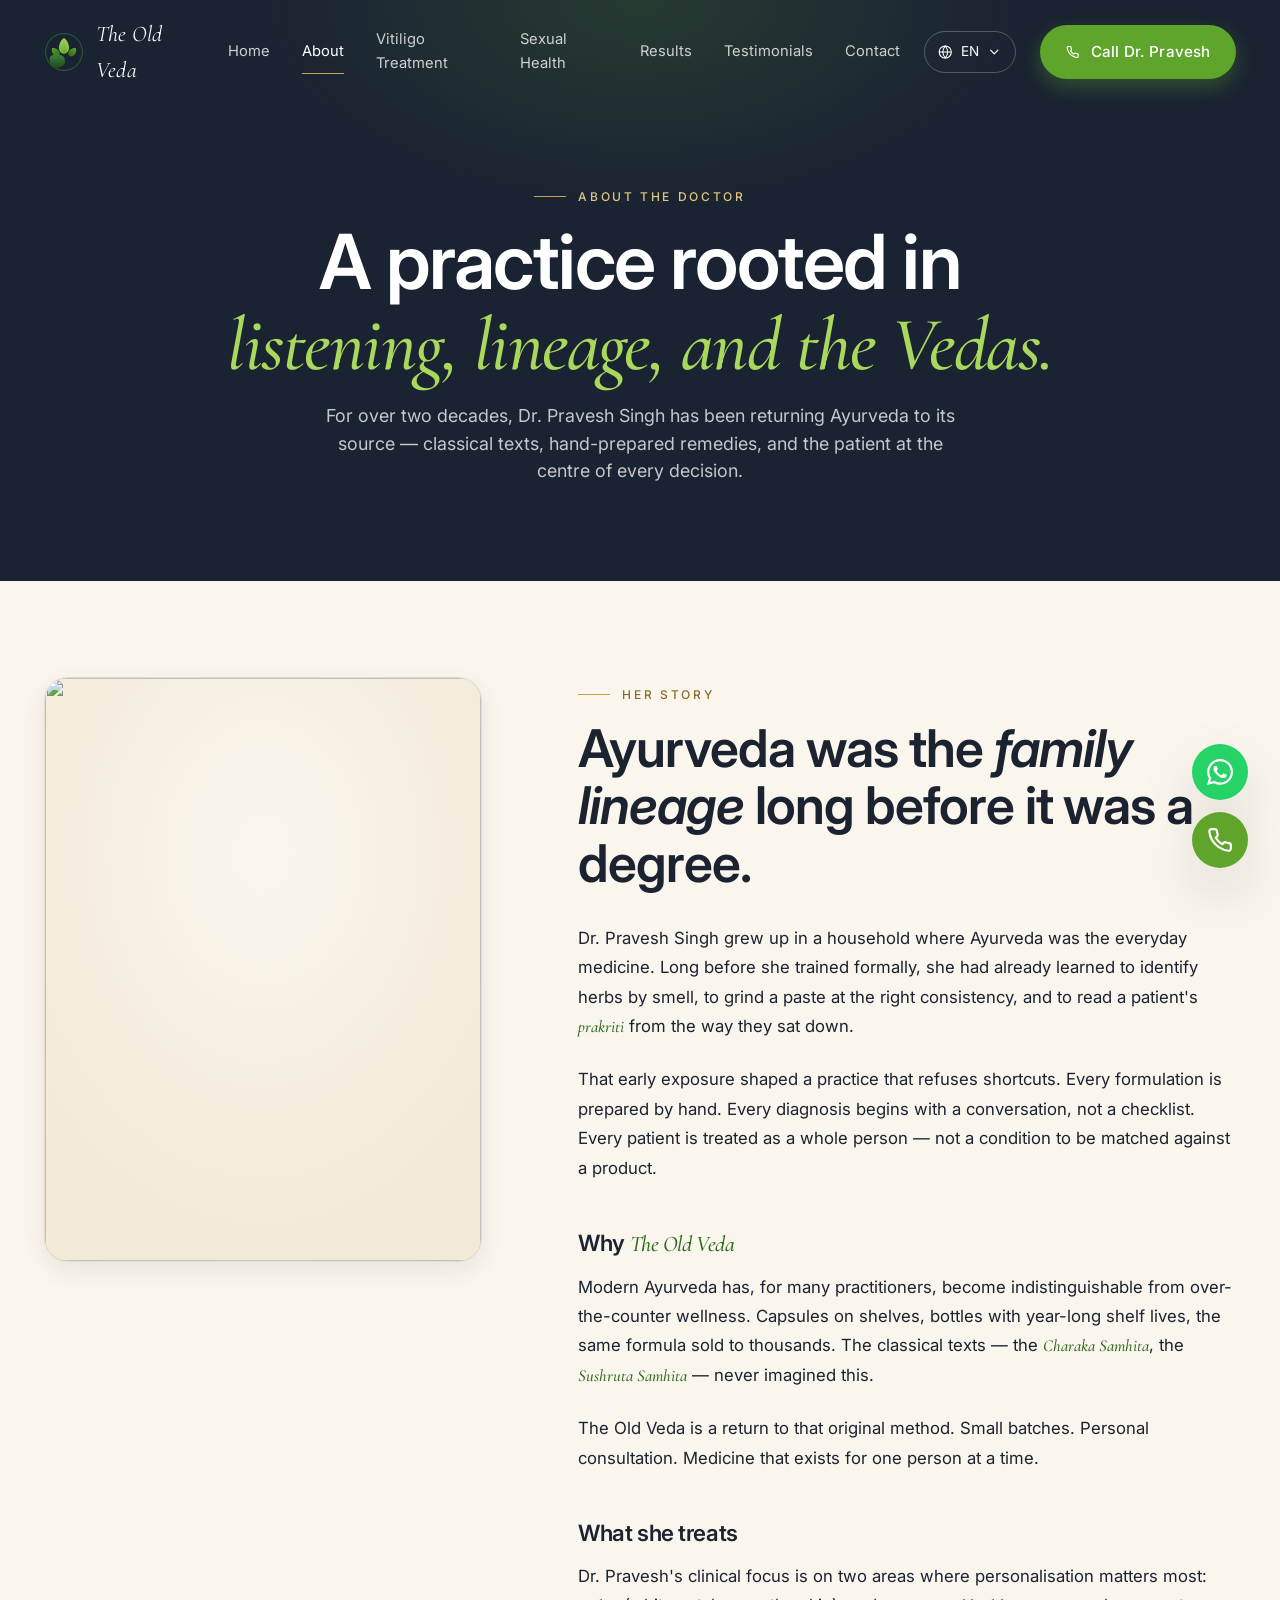
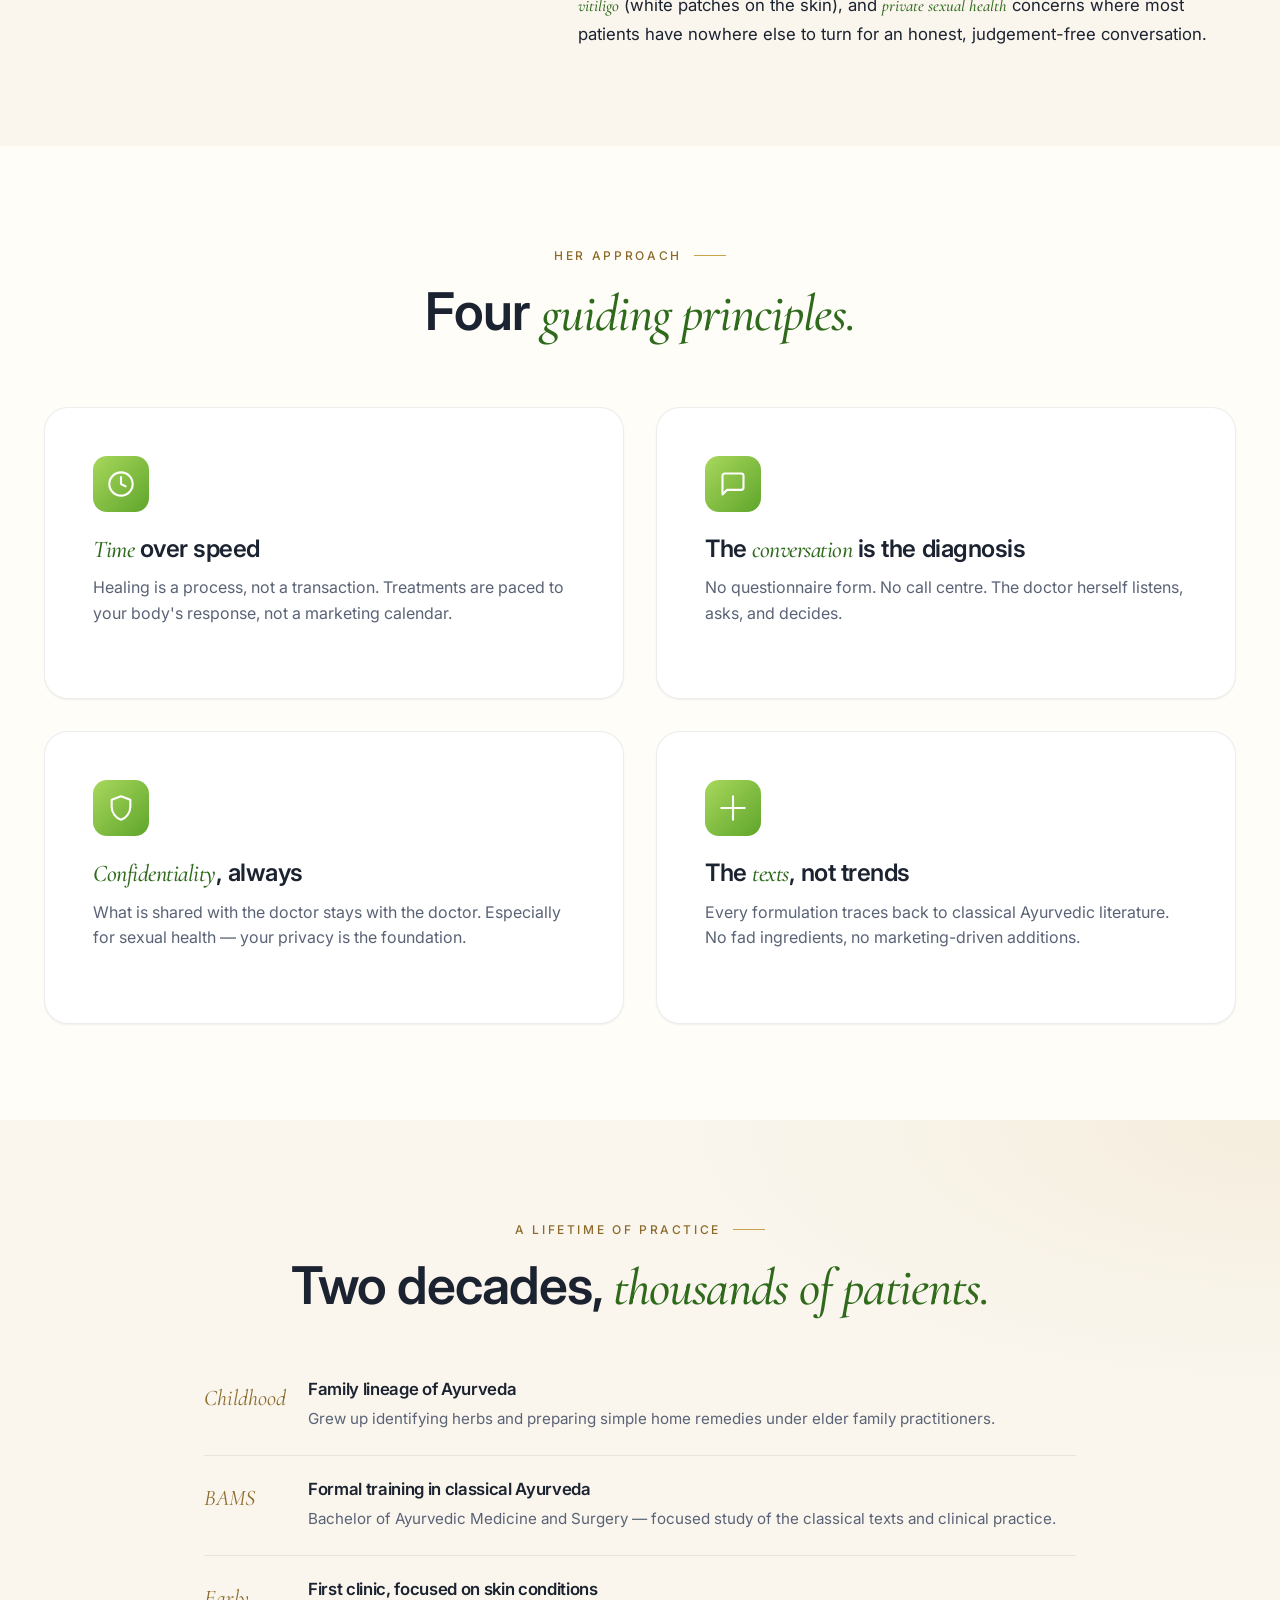
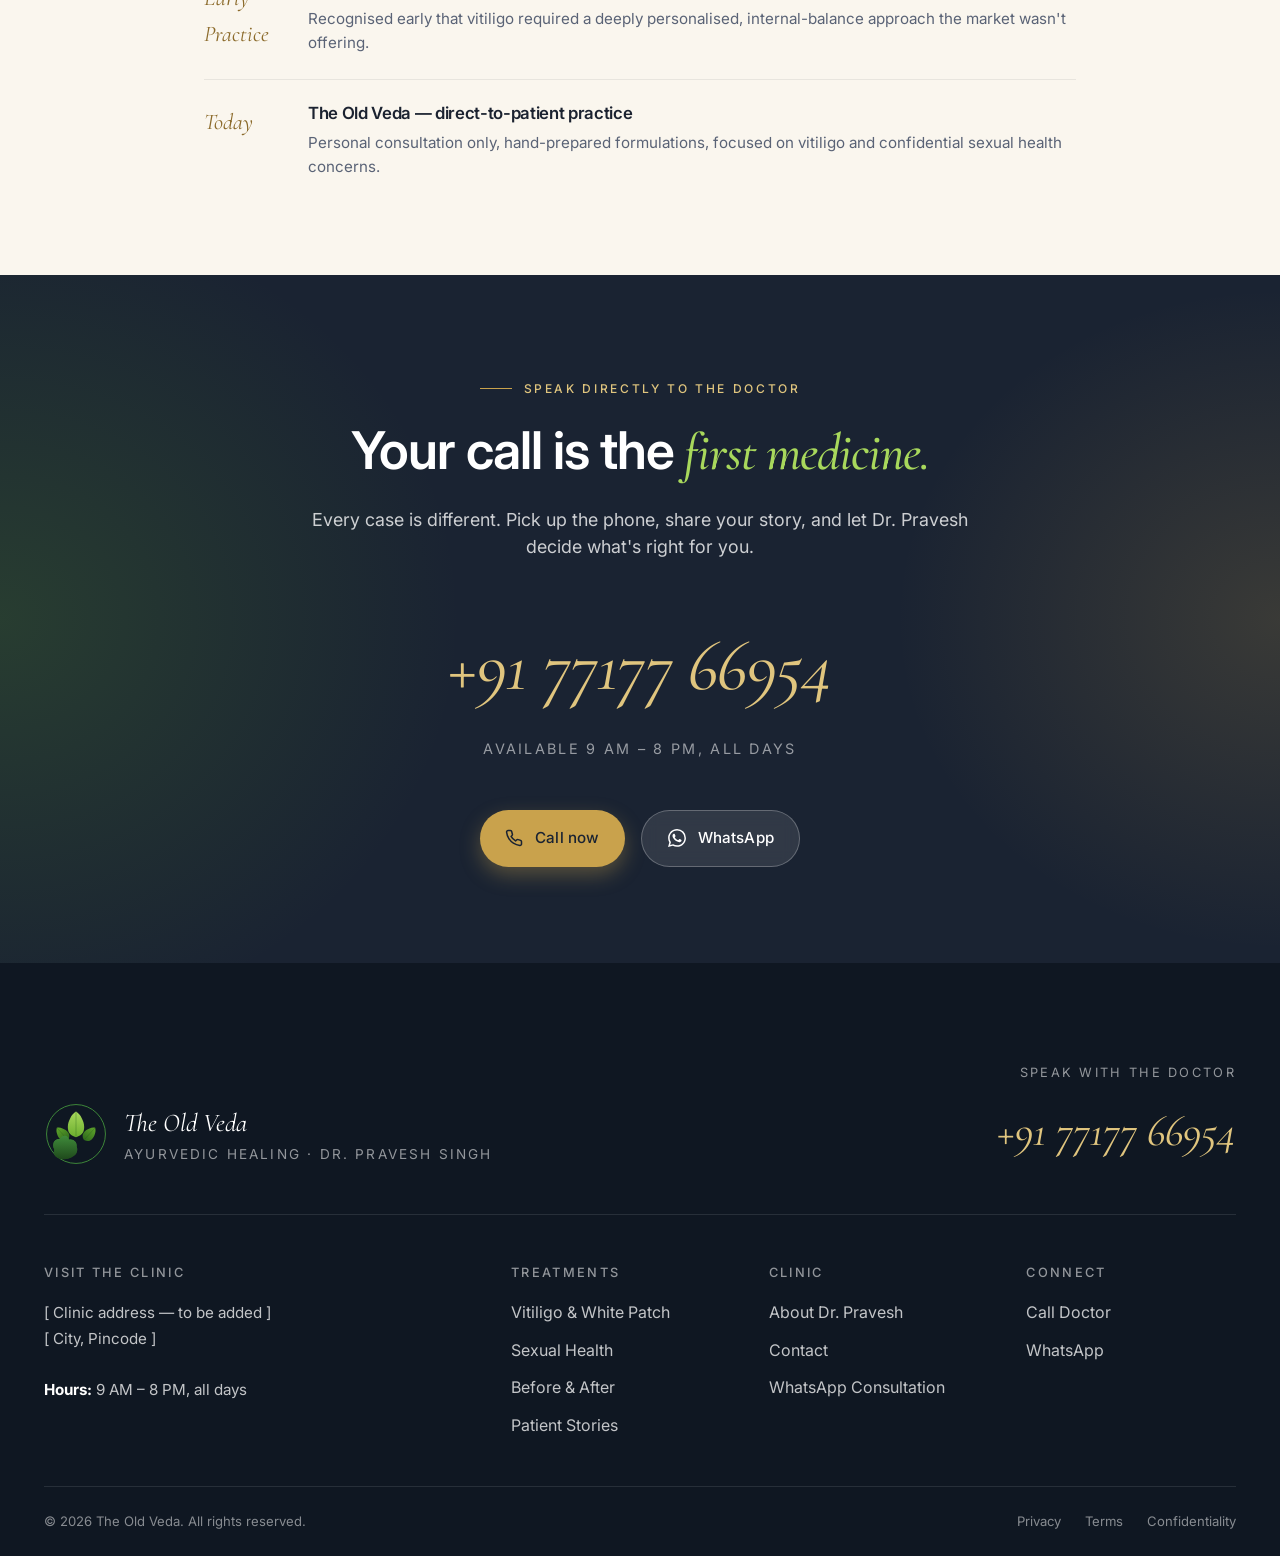
==== about.html @ 86e109a5 "first commit" ====
<!DOCTYPE html>
<html lang="en">
<head>
<meta charset="UTF-8">
<meta name="viewport" content="width=device-width, initial-scale=1.0, viewport-fit=cover">
<title>About Dr. Pravesh Singh — The Old Veda</title>
<meta name="description" content="Meet Dr. Pravesh Singh — over 20 years of classical Ayurvedic practice, treating vitiligo and sexual health using traditional Vedic methods.">
<link rel="preconnect" href="https://fonts.googleapis.com">
<link rel="preconnect" href="https://fonts.gstatic.com" crossorigin>
<link href="https://fonts.googleapis.com/css2?family=Inter:wght@300;400;500;600;700&family=Cormorant+Garamond:ital,wght@0,400;0,500;0,600;1,400;1,500;1,600&display=swap" rel="stylesheet">
<link rel="icon" type="image/svg+xml" href="assets/logo/mark.svg">
<link rel="stylesheet" href="css/styles.css">
</head>
<body>

<header class="site-header">
  <div class="site-header__inner">
    <a href="index.html" class="brand" aria-label="The Old Veda — Home">
      <img src="assets/logo/mark.svg" alt="" class="brand__mark">
      <span class="brand__name">The Old Veda</span>
    </a>
    <nav class="nav" aria-label="Primary">
      <a href="index.html" data-i18n="nav.home">Home</a>
      <a href="about.html" data-i18n="nav.about">About</a>
      <a href="vitiligo.html" data-i18n="nav.vitiligo">Vitiligo Treatment</a>
      <a href="sexual-health.html" data-i18n="nav.sexualHealth">Sexual Health</a>
      <a href="results.html" data-i18n="nav.results">Results</a>
      <a href="testimonials.html" data-i18n="nav.testimonials">Testimonials</a>
      <a href="contact.html" data-i18n="nav.contact">Contact</a>
    </nav>
    <div class="lang-switcher">
      <button class="lang-trigger" type="button" aria-haspopup="listbox" aria-expanded="false" aria-label="Choose language" data-i18n-attr="aria-label:lang.choose">
        <svg viewBox="0 0 24 24" fill="none" stroke="currentColor" stroke-width="1.8" stroke-linecap="round" stroke-linejoin="round"><circle cx="12" cy="12" r="10"/><line x1="2" y1="12" x2="22" y2="12"/><path d="M12 2a15.3 15.3 0 0 1 4 10 15.3 15.3 0 0 1-4 10 15.3 15.3 0 0 1-4-10 15.3 15.3 0 0 1 4-10z"/></svg>
        <span data-current-lang>EN</span>
        <svg class="lang-trigger__chev" viewBox="0 0 24 24" fill="none" stroke="currentColor" stroke-width="2" stroke-linecap="round" stroke-linejoin="round"><polyline points="6 9 12 15 18 9"/></svg>
      </button>
      <ul class="lang-menu" role="listbox"></ul>
    </div>
    <a href="tel:+917717766954" class="btn btn-primary header-cta-desktop">
      <svg viewBox="0 0 24 24" fill="none" stroke="currentColor" stroke-width="2" stroke-linecap="round" stroke-linejoin="round"><path d="M22 16.92v3a2 2 0 0 1-2.18 2 19.79 19.79 0 0 1-8.63-3.07 19.5 19.5 0 0 1-6-6 19.79 19.79 0 0 1-3.07-8.67A2 2 0 0 1 4.11 2h3a2 2 0 0 1 2 1.72 12.84 12.84 0 0 0 .7 2.81 2 2 0 0 1-.45 2.11L8.09 9.91a16 16 0 0 0 6 6l1.27-1.27a2 2 0 0 1 2.11-.45 12.84 12.84 0 0 0 2.81.7A2 2 0 0 1 22 16.92z"/></svg>
      <span data-i18n="header.callDoctor">Call Dr. Pravesh</span>
    </a>
    <button class="nav-toggle" aria-label="Open menu" aria-expanded="false">
      <svg viewBox="0 0 24 24" fill="none" stroke="currentColor" stroke-width="2" stroke-linecap="round" stroke-linejoin="round"><line x1="3" y1="6" x2="21" y2="6"/><line x1="3" y1="12" x2="21" y2="12"/><line x1="3" y1="18" x2="21" y2="18"/></svg>
    </button>
  </div>
</header>

<section class="page-hero">
  <div class="page-hero__inner reveal">
    <span class="eyebrow">About the Doctor</span>
    <h1 class="h-display">A practice rooted in <em>listening, lineage, and the Vedas.</em></h1>
    <p class="lede">For over two decades, Dr. Pravesh Singh has been returning Ayurveda to its source — classical texts, hand-prepared remedies, and the patient at the centre of every decision.</p>
  </div>
</section>

<section class="about-bio">
  <div class="container">
    <div class="about-bio__grid">
      <div class="about-bio__photo reveal has-photo" aria-hidden="true">
        <img src="https://picsum.photos/seed/dr-pravesh-singh/800/1000" class="photo-fill" alt="">
      </div>
      <div class="reveal">
        <span class="eyebrow">Her Story</span>
        <h2 class="h-1" style="margin-top:1rem">Ayurveda was the <em>family lineage</em> long before it was a degree.</h2>
        <div class="prose" style="margin-top: var(--sp-6)">
          <p>Dr. Pravesh Singh grew up in a household where Ayurveda was the everyday medicine. Long before she trained formally, she had already learned to identify herbs by smell, to grind a paste at the right consistency, and to read a patient's <em>prakriti</em> from the way they sat down.</p>
          <p>That early exposure shaped a practice that refuses shortcuts. Every formulation is prepared by hand. Every diagnosis begins with a conversation, not a checklist. Every patient is treated as a whole person — not a condition to be matched against a product.</p>
          <h3>Why <em>The Old Veda</em></h3>
          <p>Modern Ayurveda has, for many practitioners, become indistinguishable from over-the-counter wellness. Capsules on shelves, bottles with year-long shelf lives, the same formula sold to thousands. The classical texts — the <em>Charaka Samhita</em>, the <em>Sushruta Samhita</em> — never imagined this.</p>
          <p>The Old Veda is a return to that original method. Small batches. Personal consultation. Medicine that exists for one person at a time.</p>
          <h3>What she treats</h3>
          <p>Dr. Pravesh's clinical focus is on two areas where personalisation matters most: <em>vitiligo</em> (white patches on the skin), and <em>private sexual health</em> concerns where most patients have nowhere else to turn for an honest, judgement-free conversation.</p>
        </div>
      </div>
    </div>
  </div>
</section>

<section>
  <div class="container">
    <div class="section-head reveal">
      <span class="eyebrow">Her Approach</span>
      <h2 class="h-1">Four <em>guiding principles.</em></h2>
    </div>
    <div class="grid-2">
      <article class="card reveal">
        <div class="card__icon"><svg viewBox="0 0 24 24" fill="none" stroke="currentColor" stroke-width="1.8" stroke-linecap="round" stroke-linejoin="round"><circle cx="12" cy="12" r="10"/><path d="M12 6v6l4 2"/></svg></div>
        <h3 class="h-3"><em>Time</em> over speed</h3>
        <p>Healing is a process, not a transaction. Treatments are paced to your body's response, not a marketing calendar.</p>
      </article>
      <article class="card reveal">
        <div class="card__icon"><svg viewBox="0 0 24 24" fill="none" stroke="currentColor" stroke-width="1.8" stroke-linecap="round" stroke-linejoin="round"><path d="M21 15a2 2 0 0 1-2 2H7l-4 4V5a2 2 0 0 1 2-2h14a2 2 0 0 1 2 2z"/></svg></div>
        <h3 class="h-3">The <em>conversation</em> is the diagnosis</h3>
        <p>No questionnaire form. No call centre. The doctor herself listens, asks, and decides.</p>
      </article>
      <article class="card reveal">
        <div class="card__icon"><svg viewBox="0 0 24 24" fill="none" stroke="currentColor" stroke-width="1.8" stroke-linecap="round" stroke-linejoin="round"><path d="M12 2L4 5v6c0 5 3.5 9.5 8 11 4.5-1.5 8-6 8-11V5l-8-3z"/></svg></div>
        <h3 class="h-3"><em>Confidentiality</em>, always</h3>
        <p>What is shared with the doctor stays with the doctor. Especially for sexual health — your privacy is the foundation.</p>
      </article>
      <article class="card reveal">
        <div class="card__icon"><svg viewBox="0 0 24 24" fill="none" stroke="currentColor" stroke-width="1.8" stroke-linecap="round" stroke-linejoin="round"><path d="M12 2v20M2 12h20"/></svg></div>
        <h3 class="h-3">The <em>texts</em>, not trends</h3>
        <p>Every formulation traces back to classical Ayurvedic literature. No fad ingredients, no marketing-driven additions.</p>
      </article>
    </div>
  </div>
</section>

<section class="story">
  <div class="container">
    <div class="section-head reveal">
      <span class="eyebrow">A Lifetime of Practice</span>
      <h2 class="h-1">Two decades, <em>thousands of patients.</em></h2>
    </div>
    <div class="container-narrow">
      <div class="timeline reveal">
        <div class="timeline__item">
          <div class="timeline__year">Childhood</div>
          <div class="timeline__content">
            <h4>Family lineage of Ayurveda</h4>
            <p>Grew up identifying herbs and preparing simple home remedies under elder family practitioners.</p>
          </div>
        </div>
        <div class="timeline__item">
          <div class="timeline__year">BAMS</div>
          <div class="timeline__content">
            <h4>Formal training in classical Ayurveda</h4>
            <p>Bachelor of Ayurvedic Medicine and Surgery — focused study of the classical texts and clinical practice.</p>
          </div>
        </div>
        <div class="timeline__item">
          <div class="timeline__year">Early Practice</div>
          <div class="timeline__content">
            <h4>First clinic, focused on skin conditions</h4>
            <p>Recognised early that vitiligo required a deeply personalised, internal-balance approach the market wasn't offering.</p>
          </div>
        </div>
        <div class="timeline__item">
          <div class="timeline__year">Today</div>
          <div class="timeline__content">
            <h4>The Old Veda — direct-to-patient practice</h4>
            <p>Personal consultation only, hand-prepared formulations, focused on vitiligo and confidential sexual health concerns.</p>
          </div>
        </div>
      </div>
    </div>
  </div>
</section>

<section class="cta-band">
  <div class="cta-band__inner reveal">
    <span class="eyebrow" style="color: var(--c-gold-soft); justify-content:center;">Speak Directly to the Doctor</span>
    <h2 class="h-1" style="margin-top: 1.5rem;">Your call is the <em>first medicine.</em></h2>
    <p class="lede" style="color: rgba(255,255,255,0.78);">Every case is different. Pick up the phone, share your story, and let Dr. Pravesh decide what's right for you.</p>
    <a href="tel:+917717766954" class="cta-band__phone">+91 77177 66954</a>
    <span class="cta-band__sub">Available 9 AM – 8 PM, all days</span>
    <div class="cta-band__buttons">
      <a href="tel:+917717766954" class="btn btn-gold">
        <svg viewBox="0 0 24 24" fill="none" stroke="currentColor" stroke-width="2" stroke-linecap="round" stroke-linejoin="round"><path d="M22 16.92v3a2 2 0 0 1-2.18 2 19.79 19.79 0 0 1-8.63-3.07 19.5 19.5 0 0 1-6-6 19.79 19.79 0 0 1-3.07-8.67A2 2 0 0 1 4.11 2h3a2 2 0 0 1 2 1.72 12.84 12.84 0 0 0 .7 2.81 2 2 0 0 1-.45 2.11L8.09 9.91a16 16 0 0 0 6 6l1.27-1.27a2 2 0 0 1 2.11-.45 12.84 12.84 0 0 0 2.81.7A2 2 0 0 1 22 16.92z"/></svg>
        Call now
      </a>
      <a href="https://wa.me/917717766954" target="_blank" rel="noopener" class="btn btn-light">
        <svg viewBox="0 0 24 24" fill="currentColor"><path d="M17.472 14.382c-.297-.149-1.758-.867-2.03-.967-.273-.099-.471-.148-.67.15-.197.297-.767.966-.94 1.164-.173.199-.347.223-.644.075-.297-.15-1.255-.463-2.39-1.475-.883-.788-1.48-1.761-1.653-2.059-.173-.297-.018-.458.13-.606.134-.133.298-.347.446-.52.149-.174.198-.298.298-.497.099-.198.05-.371-.025-.52-.075-.149-.669-1.612-.916-2.207-.242-.579-.487-.5-.669-.51l-.57-.01c-.198 0-.52.074-.792.372s-1.04 1.016-1.04 2.479 1.065 2.876 1.213 3.074c.149.198 2.096 3.2 5.077 4.487.709.306 1.262.489 1.694.625.712.227 1.36.195 1.871.118.571-.085 1.758-.719 2.006-1.413.248-.694.248-1.289.173-1.413-.074-.124-.272-.198-.57-.347m-5.421 7.403h-.004a9.87 9.87 0 0 1-5.031-1.378l-.361-.214-3.741.982.998-3.648-.235-.374a9.86 9.86 0 0 1-1.51-5.26c.001-5.45 4.436-9.884 9.888-9.884 2.64 0 5.122 1.03 6.988 2.898a9.825 9.825 0 0 1 2.893 6.994c-.003 5.45-4.437 9.884-9.885 9.884m8.413-18.297A11.815 11.815 0 0 0 12.05 0C5.495 0 .16 5.335.157 11.892c0 2.096.547 4.142 1.588 5.945L.057 24l6.305-1.654a11.882 11.882 0 0 0 5.683 1.448h.005c6.554 0 11.89-5.335 11.893-11.893a11.821 11.821 0 0 0-3.48-8.413"/></svg>
        WhatsApp
      </a>
    </div>
  </div>
</section>

<footer class="site-footer">
  <div class="container">
    <div class="site-footer__top">
      <div>
        <div class="site-footer__brand">
          <img src="assets/logo/mark.svg" alt="" class="site-footer__brand-mark">
          <div>
            <div class="site-footer__brand-name">The Old Veda</div>
            <div class="site-footer__brand-tag">Ayurvedic Healing · Dr. Pravesh Singh</div>
          </div>
        </div>
      </div>
      <div class="site-footer__phone-block">
        <span class="site-footer__phone-label">Speak with the Doctor</span>
        <a href="tel:+917717766954" class="site-footer__phone">+91 77177 66954</a>
      </div>
    </div>
    <div class="site-footer__cols">
      <div>
        <h5>Visit the Clinic</h5>
        <p class="site-footer__address">[ Clinic address — to be added ]<br>[ City, Pincode ]<br><br><strong style="color:white">Hours:</strong> 9 AM – 8 PM, all days</p>
      </div>
      <div>
        <h5>Treatments</h5>
        <ul>
          <li><a href="vitiligo.html">Vitiligo &amp; White Patch</a></li>
          <li><a href="sexual-health.html">Sexual Health</a></li>
          <li><a href="results.html">Before &amp; After</a></li>
          <li><a href="testimonials.html">Patient Stories</a></li>
        </ul>
      </div>
      <div>
        <h5>Clinic</h5>
        <ul>
          <li><a href="about.html">About Dr. Pravesh</a></li>
          <li><a href="contact.html">Contact</a></li>
          <li><a href="https://wa.me/917717766954">WhatsApp Consultation</a></li>
        </ul>
      </div>
      <div>
        <h5>Connect</h5>
        <ul>
          <li><a href="tel:+917717766954">Call Doctor</a></li>
          <li><a href="https://wa.me/917717766954">WhatsApp</a></li>
        </ul>
      </div>
    </div>
    <div class="site-footer__bottom">
      <span>© 2026 The Old Veda. All rights reserved.</span>
      <div class="site-footer__legal">
        <a href="#">Privacy</a>
        <a href="#">Terms</a>
        <a href="#">Confidentiality</a>
      </div>
    </div>
  </div>
</footer>

<div class="sticky-cta">
  <a href="https://wa.me/917717766954" class="whatsapp" aria-label="WhatsApp" target="_blank" rel="noopener">
    <svg viewBox="0 0 24 24" fill="currentColor"><path d="M17.472 14.382c-.297-.149-1.758-.867-2.03-.967-.273-.099-.471-.148-.67.15-.197.297-.767.966-.94 1.164-.173.199-.347.223-.644.075-.297-.15-1.255-.463-2.39-1.475-.883-.788-1.48-1.761-1.653-2.059-.173-.297-.018-.458.13-.606.134-.133.298-.347.446-.52.149-.174.198-.298.298-.497.099-.198.05-.371-.025-.52-.075-.149-.669-1.612-.916-2.207-.242-.579-.487-.5-.669-.51l-.57-.01c-.198 0-.52.074-.792.372s-1.04 1.016-1.04 2.479 1.065 2.876 1.213 3.074c.149.198 2.096 3.2 5.077 4.487.709.306 1.262.489 1.694.625.712.227 1.36.195 1.871.118.571-.085 1.758-.719 2.006-1.413.248-.694.248-1.289.173-1.413-.074-.124-.272-.198-.57-.347m-5.421 7.403h-.004a9.87 9.87 0 0 1-5.031-1.378l-.361-.214-3.741.982.998-3.648-.235-.374a9.86 9.86 0 0 1-1.51-5.26c.001-5.45 4.436-9.884 9.888-9.884 2.64 0 5.122 1.03 6.988 2.898a9.825 9.825 0 0 1 2.893 6.994c-.003 5.45-4.437 9.884-9.885 9.884m8.413-18.297A11.815 11.815 0 0 0 12.05 0C5.495 0 .16 5.335.157 11.892c0 2.096.547 4.142 1.588 5.945L.057 24l6.305-1.654a11.882 11.882 0 0 0 5.683 1.448h.005c6.554 0 11.89-5.335 11.893-11.893a11.821 11.821 0 0 0-3.48-8.413"/></svg>
  </a>
  <a href="tel:+917717766954" class="call" aria-label="Call">
    <svg viewBox="0 0 24 24" fill="none" stroke="currentColor" stroke-width="2" stroke-linecap="round" stroke-linejoin="round"><path d="M22 16.92v3a2 2 0 0 1-2.18 2 19.79 19.79 0 0 1-8.63-3.07 19.5 19.5 0 0 1-6-6 19.79 19.79 0 0 1-3.07-8.67A2 2 0 0 1 4.11 2h3a2 2 0 0 1 2 1.72 12.84 12.84 0 0 0 .7 2.81 2 2 0 0 1-.45 2.11L8.09 9.91a16 16 0 0 0 6 6l1.27-1.27a2 2 0 0 1 2.11-.45 12.84 12.84 0 0 0 2.81.7A2 2 0 0 1 22 16.92z"/></svg>
  </a>
</div>

<script src="js/i18n.js"></script>
<script src="js/main.js"></script>
</body>
</html>
---- css/styles.css ----
/* ==========================================================================
   The Old Veda — Design System
   ========================================================================== */

:root {
  /* Layout dimensions */
  --header-h: 72px;

  /* Color palette — extends the logo */
  --c-navy: #1A2332;
  --c-navy-deep: #0F1722;
  --c-navy-soft: #243049;

  --c-green: #2F6A1C;
  --c-green-mid: #5FA52B;
  --c-green-light: #A8D85C;
  --c-green-deep: #1F4A1C;

  --c-gold: #C9A24C;
  --c-gold-soft: #E0C57E;
  --c-gold-deep: #8B6A2A;

  --c-cream: #FAF6EE;
  --c-cream-warm: #F2E9D6;
  --c-paper: #FFFDF8;
  --c-white: #FFFFFF;

  --c-text: #1B2230;
  --c-text-muted: #5A6376;
  --c-text-soft: #8A92A3;
  --c-line: rgba(27, 34, 48, 0.08);
  --c-line-strong: rgba(27, 34, 48, 0.16);

  /* Typography */
  --font-sans: 'Inter', -apple-system, BlinkMacSystemFont, 'Segoe UI', sans-serif;
  --font-serif: 'Cormorant Garamond', 'Playfair Display', Georgia, serif;

  /* Spacing scale */
  --sp-1: 0.25rem;
  --sp-2: 0.5rem;
  --sp-3: 0.75rem;
  --sp-4: 1rem;
  --sp-5: 1.5rem;
  --sp-6: 2rem;
  --sp-7: 3rem;
  --sp-8: 4rem;
  --sp-9: 6rem;
  --sp-10: 8rem;

  /* Layout */
  --container: 1240px;
  --container-narrow: 920px;
  --radius-sm: 8px;
  --radius-md: 14px;
  --radius-lg: 24px;
  --radius-pill: 999px;

  /* Shadow */
  --shadow-sm: 0 1px 2px rgba(15, 23, 34, 0.06);
  --shadow-md: 0 8px 24px rgba(15, 23, 34, 0.08);
  --shadow-lg: 0 24px 60px rgba(15, 23, 34, 0.14);

  /* Motion */
  --ease: cubic-bezier(0.22, 0.61, 0.36, 1);
}

/* ----- Reset / base ------------------------------------------------------ */

*, *::before, *::after { box-sizing: border-box; }

html { scroll-behavior: smooth; }

body {
  margin: 0;
  font-family: var(--font-sans);
  font-size: 16px;
  line-height: 1.6;
  color: var(--c-text);
  background: var(--c-paper);
  -webkit-font-smoothing: antialiased;
  -moz-osx-font-smoothing: grayscale;
}

img, svg, video { display: block; max-width: 100%; height: auto; }
a { color: inherit; text-decoration: none; }
button { font: inherit; cursor: pointer; border: 0; background: none; color: inherit; }

/* ----- Typography utilities --------------------------------------------- */

.serif-italic {
  font-family: var(--font-serif);
  font-style: italic;
  font-weight: 500;
  letter-spacing: -0.005em;
}

.eyebrow {
  display: inline-flex;
  align-items: center;
  gap: var(--sp-3);
  font-size: 0.75rem;
  font-weight: 500;
  letter-spacing: 0.22em;
  text-transform: uppercase;
  color: var(--c-gold-deep);
}
.eyebrow::before {
  content: "";
  display: block;
  width: 32px;
  height: 1px;
  background: var(--c-gold);
}

h1, h2, h3, h4 { margin: 0; line-height: 1.1; letter-spacing: -0.02em; font-weight: 600; }

.h-display {
  font-size: clamp(2.5rem, 6vw, 4.75rem);
  line-height: 1.05;
  font-weight: 600;
}
.h-1 { font-size: clamp(2rem, 4.5vw, 3.25rem); }
.h-2 { font-size: clamp(1.5rem, 3vw, 2.25rem); }
.h-3 { font-size: clamp(1.25rem, 2vw, 1.5rem); }

.lede {
  font-size: clamp(1.05rem, 1.4vw, 1.25rem);
  line-height: 1.55;
  color: var(--c-text-muted);
  max-width: 60ch;
}

/* ----- Layout containers ------------------------------------------------ */

.container { width: 100%; max-width: var(--container); margin: 0 auto; padding: 0 var(--sp-5); }
.container-narrow { width: 100%; max-width: var(--container-narrow); margin: 0 auto; padding: 0 var(--sp-5); }

section { padding: var(--sp-9) 0; }
@media (max-width: 768px) { section { padding: var(--sp-8) 0; } }

/* ----- Buttons ---------------------------------------------------------- */

.btn {
  display: inline-flex;
  align-items: center;
  gap: var(--sp-3);
  padding: 0.95rem 1.6rem;
  border-radius: var(--radius-pill);
  font-weight: 500;
  font-size: 0.95rem;
  letter-spacing: 0.01em;
  transition: transform .25s var(--ease), background .25s var(--ease), box-shadow .25s var(--ease), color .25s var(--ease);
  white-space: nowrap;
}
.btn svg { width: 18px; height: 18px; }
.btn:hover { transform: translateY(-1px); }

.btn-primary {
  background: var(--c-green-mid);
  color: var(--c-white);
  box-shadow: 0 8px 20px rgba(95, 165, 43, 0.35);
}
.btn-primary:hover { background: var(--c-green); box-shadow: 0 12px 28px rgba(95, 165, 43, 0.45); }

.btn-ghost {
  background: transparent;
  color: var(--c-text);
  border: 1px solid var(--c-line-strong);
}
.btn-ghost:hover { background: var(--c-text); color: var(--c-white); border-color: var(--c-text); }

.btn-light {
  background: rgba(255,255,255,0.1);
  color: var(--c-white);
  border: 1px solid rgba(255,255,255,0.25);
  backdrop-filter: blur(8px);
}
.btn-light:hover { background: rgba(255,255,255,0.18); }

.btn-gold {
  background: var(--c-gold);
  color: var(--c-navy);
  box-shadow: 0 8px 20px rgba(201, 162, 76, 0.35);
}
.btn-gold:hover { background: var(--c-gold-soft); }

/* ----- Header ----------------------------------------------------------- */

.site-header {
  position: fixed;
  top: 0; left: 0; right: 0;
  z-index: 50;
  background: transparent;
  border-bottom: 1px solid transparent;
  transition: background .3s var(--ease), border-color .3s var(--ease), backdrop-filter .3s var(--ease);
}
.site-header.scrolled {
  background: rgba(255, 253, 248, 0.92);
  backdrop-filter: blur(14px);
  border-bottom-color: var(--c-line);
}
.site-header__inner {
  display: flex;
  align-items: center;
  justify-content: space-between;
  gap: var(--sp-5);
  padding: var(--sp-4) var(--sp-5);
  max-width: var(--container);
  margin: 0 auto;
}
.brand {
  display: inline-flex;
  align-items: center;
  gap: var(--sp-3);
}
.brand__mark { width: 40px; height: 40px; }
.brand__name {
  font-family: var(--font-serif);
  font-style: italic;
  font-size: 1.4rem;
  color: var(--c-white);
  letter-spacing: 0.01em;
  transition: color .3s var(--ease);
}
.site-header.scrolled .brand__name { color: var(--c-green); }

.nav { display: flex; align-items: center; gap: var(--sp-6); }
.nav a {
  font-size: 0.92rem;
  color: rgba(255,255,255,0.78);
  position: relative;
  padding: var(--sp-2) 0;
  transition: color .2s var(--ease);
}
.nav a:hover, .nav a.active { color: var(--c-white); }
.site-header.scrolled .nav a { color: var(--c-text-muted); }
.site-header.scrolled .nav a:hover,
.site-header.scrolled .nav a.active { color: var(--c-text); }
.nav a.active::after {
  content: "";
  position: absolute;
  left: 0; right: 0; bottom: -2px;
  height: 1px;
  background: var(--c-gold);
}

.nav-toggle { display: none; }

/* ----- Language switcher ---------------------------------------------- */

.lang-switcher { position: relative; }
.lang-trigger {
  display: inline-flex;
  align-items: center;
  gap: var(--sp-2);
  padding: 0.55rem 0.85rem;
  border-radius: var(--radius-pill);
  font-size: 0.85rem;
  border: 1px solid rgba(255,255,255,0.25);
  color: var(--c-white);
  background: transparent;
  transition: background .25s var(--ease), border-color .25s var(--ease), color .25s var(--ease);
}
.lang-trigger svg { width: 16px; height: 16px; }
.lang-trigger:hover { background: rgba(255,255,255,0.08); }
.site-header.scrolled .lang-trigger {
  border-color: var(--c-line-strong);
  color: var(--c-text-muted);
}
.site-header.scrolled .lang-trigger:hover { background: var(--c-cream); color: var(--c-text); }
.lang-trigger__chev { transition: transform .25s var(--ease); }
.lang-switcher.open .lang-trigger__chev { transform: rotate(180deg); }

.lang-menu {
  position: absolute;
  top: calc(100% + 8px);
  right: 0;
  min-width: 180px;
  background: var(--c-paper);
  border: 1px solid var(--c-line);
  border-radius: var(--radius-md);
  box-shadow: var(--shadow-md);
  list-style: none;
  margin: 0;
  padding: var(--sp-2);
  display: none;
  z-index: 60;
}
.lang-switcher.open .lang-menu { display: block; }
.lang-menu li { display: block; }
.lang-menu button {
  width: 100%;
  text-align: left;
  padding: 0.55rem 0.75rem;
  border-radius: var(--radius-sm);
  color: var(--c-text);
  font-size: 0.95rem;
  cursor: pointer;
  transition: background .15s var(--ease), color .15s var(--ease);
}
.lang-menu button:hover { background: var(--c-cream); }
.lang-menu button.active {
  background: var(--c-green-mid);
  color: var(--c-white);
}

@media (max-width: 920px) {
  .lang-trigger { padding: 0.45rem 0.65rem; font-size: 0.78rem; }
}

@media (max-width: 920px) {
  .nav { display: none; }
  .nav.open {
    display: flex;
    flex-direction: column;
    align-items: stretch;
    position: fixed;
    inset: var(--header-h) 0 0 0;
    background: var(--c-paper);
    padding: var(--sp-6);
    gap: var(--sp-4);
    border-top: 1px solid var(--c-line);
  }
  .nav.open a { font-size: 1.25rem; padding: var(--sp-3) 0; border-bottom: 1px solid var(--c-line); }
  .nav-toggle {
    display: inline-flex;
    width: 42px; height: 42px;
    border-radius: var(--radius-pill);
    align-items: center; justify-content: center;
    background: transparent;
    border: 1px solid rgba(255,255,255,0.35);
    color: var(--c-white);
    transition: color .3s var(--ease), border-color .3s var(--ease);
  }
  .site-header.scrolled .nav-toggle {
    border-color: var(--c-line-strong);
    color: var(--c-text);
  }
  .nav-toggle svg { width: 20px; height: 20px; }
  .header-cta-desktop { display: none; }
}

/* ----- Hero ------------------------------------------------------------- */

.hero {
  position: relative;
  background: var(--c-navy);
  color: var(--c-white);
  overflow: hidden;
  padding: clamp(5rem, 10vw, 8rem) 0 clamp(6rem, 12vw, 10rem);
}
.hero::before {
  content: "";
  position: absolute;
  inset: 0;
  background:
    radial-gradient(60% 60% at 80% 0%, rgba(95,165,43,0.18), transparent 60%),
    radial-gradient(50% 50% at 0% 100%, rgba(201,162,76,0.10), transparent 60%);
  pointer-events: none;
}
.hero::after {
  content: "";
  position: absolute;
  inset: 0;
  background-image:
    linear-gradient(rgba(255,255,255,0.03) 1px, transparent 1px),
    linear-gradient(90deg, rgba(255,255,255,0.03) 1px, transparent 1px);
  background-size: 80px 80px;
  mask-image: radial-gradient(80% 80% at 50% 50%, black, transparent 75%);
  pointer-events: none;
}
.hero__inner {
  position: relative;
  z-index: 1;
  max-width: var(--container);
  margin: 0 auto;
  padding: 0 var(--sp-5);
  display: grid;
  grid-template-columns: 1.1fr 0.9fr;
  gap: var(--sp-9);
  align-items: center;
}
@media (max-width: 920px) {
  .hero__inner { grid-template-columns: 1fr; gap: var(--sp-7); }
}
.hero__eyebrow { color: var(--c-gold-soft); }
.hero__eyebrow::before { background: var(--c-gold); }
.hero h1 { color: var(--c-white); margin-top: var(--sp-5); }
.hero h1 em {
  font-style: italic;
  font-family: var(--font-serif);
  font-weight: 500;
  color: var(--c-green-light);
}
.hero p { color: rgba(255,255,255,0.78); margin-top: var(--sp-5); max-width: 52ch; }
.hero__ctas { margin-top: var(--sp-7); display: flex; flex-wrap: wrap; gap: var(--sp-4); align-items: center; }
.hero__phone {
  font-family: var(--font-serif);
  font-style: italic;
  font-size: 1.5rem;
  color: var(--c-gold-soft);
  display: inline-flex; align-items: center; gap: var(--sp-3);
}
.hero__trust {
  margin-top: var(--sp-8);
  display: flex; flex-wrap: wrap; gap: var(--sp-6) var(--sp-7);
  color: rgba(255,255,255,0.6);
  font-size: 0.85rem;
  letter-spacing: 0.04em;
}
.hero__trust span { display: inline-flex; align-items: center; gap: var(--sp-2); }
.hero__trust b { color: var(--c-white); font-weight: 600; font-size: 1.1rem; font-family: var(--font-serif); font-style: italic; }

/* Hero visual side — emblem panel */
.hero__visual {
  position: relative;
  aspect-ratio: 4/5;
  border-radius: var(--radius-lg);
  background:
    radial-gradient(120% 80% at 50% 0%, rgba(95,165,43,0.35), transparent 60%),
    linear-gradient(180deg, var(--c-navy-soft), var(--c-navy-deep));
  border: 1px solid rgba(255,255,255,0.08);
  overflow: hidden;
  display: grid;
  place-items: center;
  box-shadow: var(--shadow-lg);
}
.hero__visual svg { width: 70%; height: auto; opacity: 0.95; }
.hero__visual::after {
  content: "";
  position: absolute; inset: 0;
  background: radial-gradient(60% 40% at 50% 100%, rgba(0,0,0,0.45), transparent 60%);
}
.hero__visual-caption {
  position: absolute;
  left: var(--sp-5); right: var(--sp-5); bottom: var(--sp-5);
  z-index: 2;
  color: rgba(255,255,255,0.75);
  font-family: var(--font-serif); font-style: italic; font-size: 1.05rem;
  text-align: center;
  border-top: 1px solid rgba(255,255,255,0.18);
  padding-top: var(--sp-4);
}

/* ----- Section heading utility ----------------------------------------- */

.section-head { max-width: 720px; margin: 0 auto var(--sp-8); text-align: center; }
.section-head h2 { margin-top: var(--sp-4); }
.section-head p { margin: var(--sp-4) auto 0; }
.section-head h2 em { font-family: var(--font-serif); font-style: italic; color: var(--c-green); font-weight: 500; }
.section-head .eyebrow { justify-content: center; }
.section-head .eyebrow::before { display: none; }
.section-head .eyebrow::after {
  content: "";
  display: block; width: 32px; height: 1px; background: var(--c-gold);
}

/* ----- Cards / treatment grid ------------------------------------------ */

.grid-2 {
  display: grid;
  grid-template-columns: repeat(2, 1fr);
  gap: var(--sp-6);
}
.grid-3 {
  display: grid;
  grid-template-columns: repeat(3, 1fr);
  gap: var(--sp-6);
}
@media (max-width: 920px) {
  .grid-2, .grid-3 { grid-template-columns: 1fr; }
}

.card {
  background: var(--c-white);
  border-radius: var(--radius-lg);
  padding: var(--sp-7);
  border: 1px solid var(--c-line);
  box-shadow: var(--shadow-sm);
  transition: transform .3s var(--ease), box-shadow .3s var(--ease);
  position: relative;
  overflow: hidden;
  display: flex;
  flex-direction: column;
  min-height: 100%;
}
.card:hover { transform: translateY(-4px); box-shadow: var(--shadow-md); }
.card__icon {
  width: 56px; height: 56px;
  border-radius: var(--radius-md);
  background: linear-gradient(135deg, var(--c-green-light), var(--c-green-mid));
  color: var(--c-white);
  display: grid; place-items: center;
  margin-bottom: var(--sp-5);
}
.card__icon svg { width: 28px; height: 28px; }
.card h3 { margin-bottom: var(--sp-3); }
.card h3 em { font-family: var(--font-serif); font-style: italic; color: var(--c-green); font-weight: 500; }
.card p { color: var(--c-text-muted); margin: 0 0 var(--sp-5); }
.card__link {
  margin-top: auto;
  font-size: 0.92rem;
  color: var(--c-green);
  display: inline-flex; align-items: center; gap: var(--sp-2);
  font-weight: 500;
}
.card__link svg { width: 16px; height: 16px; transition: transform .25s var(--ease); }
.card:hover .card__link svg { transform: translateX(4px); }

/* Confidential variant for sexual health card */
.card--confidential {
  background: linear-gradient(180deg, var(--c-navy), var(--c-navy-deep));
  color: var(--c-white);
  border-color: rgba(255,255,255,0.1);
}
.card--confidential h3, .card--confidential h3 em { color: var(--c-white); }
.card--confidential h3 em { color: var(--c-green-light); }
.card--confidential p { color: rgba(255,255,255,0.72); }
.card--confidential .card__icon { background: linear-gradient(135deg, var(--c-gold-soft), var(--c-gold)); color: var(--c-navy); }
.card--confidential .card__link { color: var(--c-gold-soft); }
.card--confidential .card__badge {
  position: absolute; top: var(--sp-5); right: var(--sp-5);
  font-size: 0.7rem; letter-spacing: 0.18em; text-transform: uppercase;
  color: var(--c-gold-soft);
  display: inline-flex; align-items: center; gap: var(--sp-2);
}
.card--confidential .card__badge svg { width: 14px; height: 14px; }

/* ----- Why Vedic — story strip ----------------------------------------- */

.story {
  background: var(--c-cream);
  position: relative;
  overflow: hidden;
}
.story::before {
  content: "";
  position: absolute; inset: 0;
  background: radial-gradient(80% 60% at 100% 0%, rgba(201,162,76,0.10), transparent 60%);
  pointer-events: none;
}
.story__grid {
  display: grid;
  grid-template-columns: 1fr 1fr;
  gap: var(--sp-9);
  align-items: center;
}
@media (max-width: 920px) { .story__grid { grid-template-columns: 1fr; gap: var(--sp-7); } }
.story h2 em { font-family: var(--font-serif); font-style: italic; color: var(--c-green); font-weight: 500; }
.story__features { display: grid; gap: var(--sp-5); margin-top: var(--sp-6); }
.story__feature {
  display: grid; grid-template-columns: 56px 1fr; gap: var(--sp-4); align-items: start;
}
.story__feature-icon {
  width: 56px; height: 56px; border-radius: var(--radius-md);
  background: var(--c-white); color: var(--c-green);
  display: grid; place-items: center;
  border: 1px solid var(--c-line);
}
.story__feature-icon svg { width: 28px; height: 28px; }
.story__feature h4 { font-size: 1.05rem; margin-bottom: var(--sp-1); }
.story__feature p { margin: 0; color: var(--c-text-muted); font-size: 0.95rem; }

.story__visual {
  aspect-ratio: 4/5;
  border-radius: var(--radius-lg);
  background:
    radial-gradient(60% 60% at 50% 100%, rgba(31,74,28,0.7), transparent 60%),
    linear-gradient(160deg, #2F6A1C, #1F4A1C 60%, #0F1722);
  position: relative;
  overflow: hidden;
  box-shadow: var(--shadow-lg);
}
.story__visual::before {
  content: "";
  position: absolute; inset: 0;
  background-image:
    radial-gradient(2px 2px at 30% 20%, rgba(255,255,255,0.4) 50%, transparent 51%),
    radial-gradient(2px 2px at 70% 30%, rgba(255,255,255,0.3) 50%, transparent 51%),
    radial-gradient(2px 2px at 40% 70%, rgba(255,255,255,0.3) 50%, transparent 51%),
    radial-gradient(2px 2px at 80% 80%, rgba(255,255,255,0.4) 50%, transparent 51%);
}
.story__visual svg { position: absolute; inset: 10% 15%; opacity: 0.92; }
.story__caption {
  position: absolute; left: var(--sp-6); right: var(--sp-6); bottom: var(--sp-6);
  color: rgba(255,255,255,0.85);
  font-family: var(--font-serif); font-style: italic; font-size: 1.1rem;
  text-align: center;
  border-top: 1px solid rgba(255,255,255,0.2);
  padding-top: var(--sp-4);
}

/* ----- Before / After teaser ------------------------------------------- */

.results { background: var(--c-paper); }
.ba-grid { display: grid; grid-template-columns: repeat(3, 1fr); gap: var(--sp-5); margin-top: var(--sp-6); }
@media (max-width: 920px) { .ba-grid { grid-template-columns: 1fr; } }
.ba-card {
  background: var(--c-white);
  border-radius: var(--radius-lg);
  border: 1px solid var(--c-line);
  overflow: hidden;
  box-shadow: var(--shadow-sm);
  transition: transform .3s var(--ease), box-shadow .3s var(--ease);
}
.ba-card:hover { transform: translateY(-4px); box-shadow: var(--shadow-md); }
.ba-card__pair {
  display: grid; grid-template-columns: 1fr 1fr;
  aspect-ratio: 2/1.2;
  position: relative;
}
.ba-card__pair::after {
  content: "";
  position: absolute; top: 10%; bottom: 10%; left: 50%;
  width: 1px; background: rgba(255,255,255,0.5); transform: translateX(-0.5px);
}

/* Photo variant — single composite before/after image */
.ba-card__pair--photo { display: block; background: #1A2332; }
.ba-card__pair--photo::after { display: none; }
.ba-card__pair--photo img {
  width: 100%; height: 100%;
  object-fit: cover;
  object-position: center;
  display: block;
}
.ba-card__pair--photo .ba-card__label--left {
  position: absolute; top: var(--sp-3); left: var(--sp-3);
}
.ba-card__pair--photo .ba-card__label--right {
  position: absolute; top: var(--sp-3); right: var(--sp-3); left: auto;
}
.ba-card__half {
  position: relative;
  display: grid; place-items: center;
  color: rgba(255,255,255,0.85);
}
.ba-card__half--before { background: linear-gradient(160deg, #6c5e4a, #4a3f31); }
.ba-card__half--after { background: linear-gradient(160deg, #4d8e3a, #2f6a1c); }
.ba-card__label {
  position: absolute; top: var(--sp-3); left: var(--sp-3);
  font-size: 0.7rem; letter-spacing: 0.18em; text-transform: uppercase;
  background: rgba(0,0,0,0.4); color: white;
  padding: 4px 10px; border-radius: var(--radius-pill);
  backdrop-filter: blur(8px);
}
.ba-card__placeholder { font-family: var(--font-serif); font-style: italic; opacity: 0.6; }
.ba-card__meta { padding: var(--sp-5); }
.ba-card__meta h4 { font-size: 1rem; margin-bottom: var(--sp-1); }
.ba-card__meta p { margin: 0; color: var(--c-text-muted); font-size: 0.9rem; }

/* ----- Doctor intro ----------------------------------------------------- */

.doctor { background: var(--c-cream-warm); }
.doctor__grid {
  display: grid;
  grid-template-columns: 0.9fr 1.1fr;
  gap: var(--sp-9);
  align-items: center;
}
@media (max-width: 920px) { .doctor__grid { grid-template-columns: 1fr; } }
.doctor__photo {
  aspect-ratio: 4/5;
  border-radius: var(--radius-lg);
  background:
    radial-gradient(70% 70% at 50% 30%, var(--c-cream), var(--c-cream-warm)),
    var(--c-cream);
  display: grid; place-items: center;
  border: 1px solid var(--c-line);
  box-shadow: var(--shadow-md);
  position: relative;
  overflow: hidden;
}
.doctor__photo-initials {
  font-family: var(--font-serif); font-style: italic;
  font-size: 6rem;
  color: var(--c-green);
  letter-spacing: -0.05em;
}
.doctor__photo-caption {
  position: absolute; bottom: var(--sp-5); left: 0; right: 0;
  text-align: center; font-size: 0.8rem;
  letter-spacing: 0.16em; text-transform: uppercase;
  color: var(--c-text-muted);
}
.doctor h2 em { font-family: var(--font-serif); font-style: italic; color: var(--c-green); font-weight: 500; }
.doctor__quote {
  font-family: var(--font-serif); font-style: italic;
  font-size: clamp(1.25rem, 2vw, 1.5rem);
  color: var(--c-text);
  line-height: 1.45;
  margin: var(--sp-5) 0 var(--sp-6);
  padding-left: var(--sp-5);
  border-left: 2px solid var(--c-gold);
}
.doctor__credentials {
  display: flex; flex-wrap: wrap; gap: var(--sp-5);
  margin-top: var(--sp-6);
  padding-top: var(--sp-6);
  border-top: 1px solid var(--c-line);
}
.doctor__credential { font-size: 0.9rem; color: var(--c-text-muted); }
.doctor__credential b { display: block; color: var(--c-text); font-family: var(--font-serif); font-style: italic; font-size: 1.5rem; font-weight: 500; }

/* ----- Final CTA -------------------------------------------------------- */

.cta-band {
  background: var(--c-navy);
  color: var(--c-white);
  position: relative;
  overflow: hidden;
}
.cta-band::before {
  content: "";
  position: absolute; inset: 0;
  background:
    radial-gradient(60% 100% at 0% 50%, rgba(95,165,43,0.20), transparent 60%),
    radial-gradient(50% 80% at 100% 50%, rgba(201,162,76,0.18), transparent 60%);
}
.cta-band__inner {
  position: relative; z-index: 1;
  max-width: var(--container); margin: 0 auto; padding: 0 var(--sp-5);
  text-align: center;
}
.cta-band h2 { color: var(--c-white); }
.cta-band h2 em { font-family: var(--font-serif); font-style: italic; color: var(--c-green-light); font-weight: 500; }
.cta-band p { color: rgba(255,255,255,0.75); margin: var(--sp-5) auto 0; max-width: 60ch; }
.cta-band__phone {
  display: block; margin: var(--sp-7) 0 var(--sp-3);
  font-family: var(--font-serif); font-style: italic;
  font-size: clamp(2.5rem, 6vw, 4.5rem);
  color: var(--c-gold-soft);
  letter-spacing: -0.01em;
  text-decoration: none;
  transition: color .25s var(--ease);
}
.cta-band__phone:hover { color: var(--c-white); }
.cta-band__sub { color: rgba(255,255,255,0.55); font-size: 0.9rem; letter-spacing: 0.16em; text-transform: uppercase; }
.cta-band__buttons { margin-top: var(--sp-7); display: flex; flex-wrap: wrap; gap: var(--sp-4); justify-content: center; }

/* ----- Footer ----------------------------------------------------------- */

.site-footer {
  background: var(--c-navy-deep);
  color: rgba(255,255,255,0.75);
}
.site-footer__top {
  display: grid;
  grid-template-columns: 1fr 1fr;
  gap: var(--sp-7);
  align-items: end;
  padding: var(--sp-9) 0 var(--sp-7);
  border-bottom: 1px solid rgba(255,255,255,0.1);
}
@media (max-width: 768px) { .site-footer__top { grid-template-columns: 1fr; align-items: start; } }
.site-footer__brand { display: flex; align-items: center; gap: var(--sp-4); }
.site-footer__brand-mark { width: 64px; height: 64px; }
.site-footer__brand-name {
  font-family: var(--font-serif); font-style: italic;
  font-size: 1.6rem; color: var(--c-white);
}
.site-footer__brand-tag { color: rgba(255,255,255,0.55); font-size: 0.85rem; letter-spacing: 0.16em; text-transform: uppercase; }
.site-footer__phone-block { text-align: right; }
@media (max-width: 768px) { .site-footer__phone-block { text-align: left; } }
.site-footer__phone-label { color: rgba(255,255,255,0.55); font-size: 0.8rem; letter-spacing: 0.18em; text-transform: uppercase; }
.site-footer__phone {
  display: block;
  font-family: var(--font-serif); font-style: italic;
  font-size: clamp(2rem, 4vw, 2.75rem);
  color: var(--c-gold-soft);
  margin-top: var(--sp-3);
}
.site-footer__phone:hover { color: var(--c-white); }

.site-footer__cols {
  display: grid;
  grid-template-columns: 2fr 1fr 1fr 1fr;
  gap: var(--sp-7);
  padding: var(--sp-7) 0;
}
@media (max-width: 768px) { .site-footer__cols { grid-template-columns: 1fr 1fr; } }
@media (max-width: 480px) { .site-footer__cols { grid-template-columns: 1fr; } }
.site-footer h5 { font-size: 0.8rem; letter-spacing: 0.18em; text-transform: uppercase; color: rgba(255,255,255,0.55); margin: 0 0 var(--sp-4); font-weight: 500; }
.site-footer ul { list-style: none; margin: 0; padding: 0; display: grid; gap: var(--sp-3); }
.site-footer a:hover { color: var(--c-white); }
.site-footer__address { font-size: 0.95rem; line-height: 1.7; max-width: 26ch; }
.site-footer__bottom {
  padding: var(--sp-5) 0;
  border-top: 1px solid rgba(255,255,255,0.1);
  display: flex; justify-content: space-between; gap: var(--sp-5);
  flex-wrap: wrap;
  font-size: 0.82rem; color: rgba(255,255,255,0.5);
}
.site-footer__legal { display: flex; gap: var(--sp-5); }

/* ----- Sticky mobile call/WhatsApp button ------------------------------ */

.sticky-cta {
  position: fixed;
  right: var(--sp-4);
  bottom: var(--sp-4);
  z-index: 60;
  display: flex; flex-direction: column; gap: var(--sp-3);
}
.sticky-cta a {
  width: 56px; height: 56px;
  border-radius: var(--radius-pill);
  display: grid; place-items: center;
  color: white;
  box-shadow: var(--shadow-lg);
  transition: transform .25s var(--ease);
}
.sticky-cta a:hover { transform: scale(1.05); }
.sticky-cta a svg { width: 26px; height: 26px; }
.sticky-cta a.whatsapp { background: #25D366; }
.sticky-cta a.call { background: var(--c-green-mid); }
@media (min-width: 921px) { .sticky-cta { right: var(--sp-6); bottom: var(--sp-6); } }

/* ----- Photo fill utility (for placeholder visuals) -------------------- */

.photo-fill {
  position: absolute;
  inset: 0;
  width: 100%;
  height: 100%;
  object-fit: cover;
  z-index: 0;
}
.photo-overlay::after {
  content: "";
  position: absolute; inset: 0;
  z-index: 1;
  background: linear-gradient(180deg, rgba(15,23,34,0.15) 0%, transparent 30%, transparent 60%, rgba(15,23,34,0.65) 100%);
  pointer-events: none;
}
.hero__visual.has-photo, .story__visual.has-photo, .split__visual.has-photo, .doctor__photo.has-photo, .about-bio__photo.has-photo {
  display: block;
}
.hero__visual.has-photo .hero__visual-caption,
.story__visual.has-photo .story__caption {
  z-index: 2;
  color: rgba(255,255,255,0.95);
  border-top-color: rgba(255,255,255,0.35);
}
.doctor__photo.has-photo .doctor__photo-caption {
  z-index: 2;
  color: var(--c-white);
  background: linear-gradient(180deg, transparent, rgba(0,0,0,0.55));
  padding: var(--sp-6) var(--sp-4) var(--sp-4);
  bottom: 0;
}

/* ----- Reveal animation ------------------------------------------------ */

.reveal { opacity: 0; transform: translateY(20px); transition: opacity .8s var(--ease), transform .8s var(--ease); }
.reveal.in { opacity: 1; transform: none; }

/* ----- Page hero (inner pages) ----------------------------------------- */

.page-hero {
  background: var(--c-navy);
  color: white;
  padding: var(--sp-9) 0;
  text-align: center;
  position: relative;
  overflow: hidden;
}
.page-hero::before {
  content: "";
  position: absolute; inset: 0;
  background:
    radial-gradient(50% 60% at 50% 0%, rgba(95,165,43,0.18), transparent 60%);
}
.page-hero__inner { position: relative; z-index: 1; max-width: var(--container-narrow); margin: 0 auto; padding: 0 var(--sp-5); }
.page-hero h1 { color: white; margin-top: var(--sp-4); }
.page-hero h1 em { font-family: var(--font-serif); font-style: italic; color: var(--c-green-light); font-weight: 500; }
.page-hero p { color: rgba(255,255,255,0.75); margin: var(--sp-4) auto 0; max-width: 60ch; }
.page-hero .eyebrow { color: var(--c-gold-soft); justify-content: center; }
.page-hero .eyebrow::before, .page-hero .eyebrow::after { background: var(--c-gold); }
.page-hero { padding-top: clamp(8rem, 14vw, 12rem); }

/* ----- Steps (numbered process) ---------------------------------------- */

.steps {
  display: grid;
  grid-template-columns: repeat(3, 1fr);
  gap: var(--sp-6);
  counter-reset: step;
}
@media (max-width: 920px) { .steps { grid-template-columns: 1fr; } }
.step {
  background: var(--c-white);
  border: 1px solid var(--c-line);
  border-radius: var(--radius-lg);
  padding: var(--sp-7);
  box-shadow: var(--shadow-sm);
  position: relative;
  counter-increment: step;
}
.step::before {
  content: counter(step, decimal-leading-zero);
  font-family: var(--font-serif);
  font-style: italic;
  font-size: 3rem;
  color: var(--c-gold);
  line-height: 1;
  display: block;
  margin-bottom: var(--sp-4);
}
.step h4 { font-size: 1.15rem; margin-bottom: var(--sp-3); }
.step h4 em { font-family: var(--font-serif); font-style: italic; color: var(--c-green); font-weight: 500; }
.step p { color: var(--c-text-muted); margin: 0; }

/* Steps variant on dark surface */
.steps--dark .step {
  background: rgba(255,255,255,0.04);
  border-color: rgba(255,255,255,0.08);
  color: var(--c-white);
}
.steps--dark .step h4 { color: var(--c-white); }
.steps--dark .step h4 em { color: var(--c-green-light); }
.steps--dark .step p { color: rgba(255,255,255,0.72); }
.steps--dark .step::before { color: var(--c-gold-soft); }

/* ----- Bullet list with icons ------------------------------------------ */

.bullet-list { list-style: none; padding: 0; margin: var(--sp-5) 0 0; display: grid; gap: var(--sp-4); }
.bullet-list li {
  display: grid;
  grid-template-columns: 28px 1fr;
  gap: var(--sp-4);
  align-items: start;
  font-size: 1.02rem;
  color: var(--c-text);
}
.bullet-list li::before {
  content: "";
  width: 8px; height: 8px;
  background: var(--c-gold);
  border-radius: 50%;
  margin-top: 0.55em;
  margin-left: 10px;
}
.bullet-list--dark li { color: rgba(255,255,255,0.85); }

/* ----- Confidentiality callout ---------------------------------------- */

.callout {
  background: linear-gradient(135deg, var(--c-navy), var(--c-navy-deep));
  color: var(--c-white);
  border-radius: var(--radius-lg);
  padding: var(--sp-7);
  display: grid;
  grid-template-columns: 64px 1fr;
  gap: var(--sp-5);
  align-items: center;
  border: 1px solid rgba(201,162,76,0.3);
  position: relative;
  overflow: hidden;
}
.callout::before {
  content: "";
  position: absolute; inset: 0;
  background: radial-gradient(60% 80% at 100% 50%, rgba(201,162,76,0.15), transparent 60%);
  pointer-events: none;
}
.callout__icon {
  width: 64px; height: 64px;
  border-radius: var(--radius-md);
  background: linear-gradient(135deg, var(--c-gold), var(--c-gold-deep));
  color: var(--c-navy);
  display: grid; place-items: center;
  position: relative;
}
.callout__icon svg { width: 30px; height: 30px; }
.callout h4 { font-size: 1.2rem; margin-bottom: var(--sp-2); position: relative; }
.callout h4 em { font-family: var(--font-serif); font-style: italic; color: var(--c-gold-soft); font-weight: 500; }
.callout p { margin: 0; color: rgba(255,255,255,0.78); position: relative; }
@media (max-width: 600px) {
  .callout { grid-template-columns: 1fr; text-align: left; }
}

/* ----- FAQ -------------------------------------------------------------- */

.faq { max-width: 820px; margin: 0 auto; display: grid; gap: var(--sp-3); }
.faq details {
  background: var(--c-white);
  border: 1px solid var(--c-line);
  border-radius: var(--radius-md);
  padding: 0;
  transition: box-shadow .25s var(--ease), border-color .25s var(--ease);
}
.faq details[open] { box-shadow: var(--shadow-sm); border-color: var(--c-line-strong); }
.faq summary {
  list-style: none;
  cursor: pointer;
  padding: var(--sp-5) var(--sp-6);
  font-weight: 500;
  font-size: 1.02rem;
  color: var(--c-text);
  display: flex; align-items: center; justify-content: space-between;
  gap: var(--sp-4);
}
.faq summary::-webkit-details-marker { display: none; }
.faq summary::after {
  content: "";
  width: 12px; height: 12px;
  border-right: 1.5px solid var(--c-text-muted);
  border-bottom: 1.5px solid var(--c-text-muted);
  transform: rotate(45deg);
  transition: transform .25s var(--ease);
  flex-shrink: 0;
}
.faq details[open] summary::after { transform: rotate(-135deg); }
.faq details > div {
  padding: 0 var(--sp-6) var(--sp-5);
  color: var(--c-text-muted);
  line-height: 1.65;
}
.faq details > div em {
  font-family: var(--font-serif); font-style: italic; color: var(--c-green);
}

/* ----- Tabs (filter) --------------------------------------------------- */

.tabs {
  display: flex; flex-wrap: wrap; gap: var(--sp-2); justify-content: center;
  margin-bottom: var(--sp-7);
}
.tab {
  padding: 0.6rem 1.2rem;
  border-radius: var(--radius-pill);
  font-size: 0.9rem;
  color: var(--c-text-muted);
  border: 1px solid var(--c-line-strong);
  background: var(--c-white);
  transition: all .25s var(--ease);
}
.tab:hover { color: var(--c-text); }
.tab.active {
  background: var(--c-navy);
  color: var(--c-white);
  border-color: var(--c-navy);
}

/* ----- Results gallery (extends ba-grid to 4 cols on desktop) ---------- */

.ba-grid--full {
  grid-template-columns: repeat(3, 1fr);
}
@media (max-width: 1080px) { .ba-grid--full { grid-template-columns: repeat(2, 1fr); } }
@media (max-width: 700px) { .ba-grid--full { grid-template-columns: 1fr; } }

.consent-note {
  text-align: center;
  margin: var(--sp-7) auto 0;
  max-width: 60ch;
  font-size: 0.9rem;
  color: var(--c-text-muted);
  font-style: italic;
}

/* ----- Testimonials ----------------------------------------------------- */

.featured-quote {
  background: var(--c-cream);
  border-radius: var(--radius-lg);
  padding: clamp(2rem, 5vw, 4rem);
  text-align: center;
  border: 1px solid var(--c-line);
  position: relative;
  overflow: hidden;
}
.featured-quote::before {
  content: "\201C";
  position: absolute;
  top: -2rem; left: 2rem;
  font-family: var(--font-serif);
  font-size: 14rem;
  color: var(--c-gold);
  opacity: 0.2;
  line-height: 1;
  font-style: italic;
}
.featured-quote blockquote {
  font-family: var(--font-serif);
  font-style: italic;
  font-size: clamp(1.4rem, 2.5vw, 2rem);
  line-height: 1.4;
  color: var(--c-text);
  margin: 0 auto;
  max-width: 60ch;
  position: relative;
}
.featured-quote cite {
  display: block;
  margin-top: var(--sp-6);
  font-style: normal;
  font-size: 0.85rem;
  letter-spacing: 0.16em;
  text-transform: uppercase;
  color: var(--c-text-muted);
  position: relative;
}
.featured-quote cite b { color: var(--c-text); display: block; font-family: var(--font-serif); font-style: italic; font-size: 1.2rem; letter-spacing: 0; text-transform: none; font-weight: 500; }

.testimonials-grid {
  display: grid;
  grid-template-columns: repeat(3, 1fr);
  gap: var(--sp-5);
  margin-top: var(--sp-7);
}
@media (max-width: 920px) { .testimonials-grid { grid-template-columns: 1fr; } }
.testimonial {
  background: var(--c-white);
  border: 1px solid var(--c-line);
  border-radius: var(--radius-lg);
  padding: var(--sp-6);
  box-shadow: var(--shadow-sm);
  display: flex; flex-direction: column;
  transition: transform .3s var(--ease), box-shadow .3s var(--ease);
}
.testimonial:hover { transform: translateY(-4px); box-shadow: var(--shadow-md); }
.testimonial__quote {
  font-family: var(--font-serif);
  font-style: italic;
  font-size: 1.05rem;
  color: var(--c-text);
  line-height: 1.55;
  margin: 0 0 var(--sp-5);
  flex-grow: 1;
}
.testimonial__author { display: flex; align-items: center; gap: var(--sp-3); padding-top: var(--sp-4); border-top: 1px solid var(--c-line); }
.testimonial__avatar {
  width: 44px; height: 44px;
  border-radius: var(--radius-pill);
  background: linear-gradient(135deg, var(--c-green-light), var(--c-green-mid));
  color: var(--c-white);
  display: grid; place-items: center;
  font-family: var(--font-serif); font-style: italic; font-weight: 500;
  font-size: 1.05rem;
}
.testimonial__meta { font-size: 0.88rem; color: var(--c-text-muted); }
.testimonial__meta b { display: block; color: var(--c-text); font-weight: 500; font-size: 0.95rem; }
.testimonial__stars {
  color: var(--c-gold);
  font-size: 0.85rem;
  letter-spacing: 0.2em;
  margin-bottom: var(--sp-3);
}

/* ----- Contact ---------------------------------------------------------- */

.contact-grid {
  display: grid;
  grid-template-columns: 1fr 1fr;
  gap: var(--sp-7);
  align-items: stretch;
}
@media (max-width: 920px) { .contact-grid { grid-template-columns: 1fr; } }

.contact-card {
  background: var(--c-white);
  border: 1px solid var(--c-line);
  border-radius: var(--radius-lg);
  padding: var(--sp-7);
  box-shadow: var(--shadow-sm);
}
.contact-card--dark {
  background: linear-gradient(180deg, var(--c-navy), var(--c-navy-deep));
  color: var(--c-white);
  border-color: rgba(255,255,255,0.1);
  text-align: center;
  display: flex; flex-direction: column; justify-content: center;
}
.contact-card--dark h3 { color: var(--c-white); }
.contact-card--dark h3 em { font-family: var(--font-serif); font-style: italic; color: var(--c-gold-soft); font-weight: 500; }
.contact-card--dark .contact-phone {
  display: block;
  font-family: var(--font-serif); font-style: italic;
  font-size: clamp(2rem, 4.5vw, 3rem);
  color: var(--c-gold-soft);
  margin: var(--sp-5) 0 var(--sp-2);
}
.contact-card--dark .contact-phone:hover { color: var(--c-white); }
.contact-card--dark .contact-sub { color: rgba(255,255,255,0.55); font-size: 0.85rem; letter-spacing: 0.16em; text-transform: uppercase; }
.contact-card--dark .contact-buttons { display: flex; flex-wrap: wrap; gap: var(--sp-3); justify-content: center; margin-top: var(--sp-6); }

.contact-list { list-style: none; padding: 0; margin: var(--sp-5) 0 0; display: grid; gap: var(--sp-5); }
.contact-list li { display: grid; grid-template-columns: 44px 1fr; gap: var(--sp-4); align-items: start; }
.contact-list__icon {
  width: 44px; height: 44px; border-radius: var(--radius-md);
  background: var(--c-cream); color: var(--c-green);
  display: grid; place-items: center;
  border: 1px solid var(--c-line);
}
.contact-list__icon svg { width: 22px; height: 22px; }
.contact-list h5 { font-size: 0.78rem; letter-spacing: 0.16em; text-transform: uppercase; margin: 0 0 var(--sp-2); color: var(--c-text-muted); font-weight: 500; }
.contact-list p { margin: 0; color: var(--c-text); font-size: 1.02rem; line-height: 1.5; }
.contact-list a { color: var(--c-text); }
.contact-list a:hover { color: var(--c-green); }

.map-placeholder {
  margin-top: var(--sp-7);
  aspect-ratio: 21/9;
  background:
    radial-gradient(60% 60% at 50% 50%, rgba(95,165,43,0.12), transparent 60%),
    linear-gradient(135deg, var(--c-cream-warm), var(--c-cream));
  border: 1px solid var(--c-line);
  border-radius: var(--radius-lg);
  display: grid; place-items: center;
  color: var(--c-text-muted);
  font-family: var(--font-serif); font-style: italic;
  position: relative;
  overflow: hidden;
}
.map-placeholder::before {
  content: "";
  position: absolute; inset: 0;
  background-image:
    linear-gradient(rgba(95,165,43,0.08) 1px, transparent 1px),
    linear-gradient(90deg, rgba(95,165,43,0.08) 1px, transparent 1px);
  background-size: 40px 40px;
}
.map-placeholder span { position: relative; }

/* ----- Long-form prose ------------------------------------------------- */

.prose { max-width: 720px; margin: 0 auto; }
.prose p { margin: 0 0 var(--sp-5); color: var(--c-text); font-size: 1.05rem; line-height: 1.75; }
.prose p:last-child { margin-bottom: 0; }
.prose em { font-family: var(--font-serif); font-style: italic; color: var(--c-green); font-weight: 500; }
.prose h3 { margin: var(--sp-7) 0 var(--sp-4); font-size: 1.4rem; }
.prose h3 em { font-family: var(--font-serif); font-style: italic; color: var(--c-green); font-weight: 500; }

/* ----- About: Two-column with image ------------------------------------ */

.about-bio { background: var(--c-cream); }
.about-bio__grid {
  display: grid;
  grid-template-columns: 0.8fr 1.2fr;
  gap: var(--sp-9);
  align-items: start;
}
@media (max-width: 920px) { .about-bio__grid { grid-template-columns: 1fr; } }
.about-bio__photo {
  position: sticky; top: 100px;
  aspect-ratio: 3/4;
  border-radius: var(--radius-lg);
  background:
    radial-gradient(70% 70% at 50% 30%, var(--c-cream), var(--c-cream-warm)),
    var(--c-cream);
  display: grid; place-items: center;
  border: 1px solid var(--c-line);
  box-shadow: var(--shadow-md);
  overflow: hidden;
}
.about-bio__photo .doctor__photo-initials { font-size: 8rem; }

/* ----- Timeline (lineage) ---------------------------------------------- */

.timeline { display: grid; gap: var(--sp-5); margin-top: var(--sp-6); }
.timeline__item {
  display: grid;
  grid-template-columns: 80px 1fr;
  gap: var(--sp-5);
  padding-bottom: var(--sp-5);
  border-bottom: 1px solid var(--c-line);
}
.timeline__item:last-child { border-bottom: 0; padding-bottom: 0; }
.timeline__year {
  font-family: var(--font-serif); font-style: italic;
  font-size: 1.4rem; color: var(--c-gold-deep);
}
.timeline__content h4 { font-size: 1.05rem; margin-bottom: var(--sp-2); }
.timeline__content p { margin: 0; color: var(--c-text-muted); font-size: 0.95rem; }

/* ----- Two-column content (vitiligo, sexual health) ------------------- */

.split {
  display: grid;
  grid-template-columns: 1fr 1fr;
  gap: var(--sp-9);
  align-items: center;
}
@media (max-width: 920px) { .split { grid-template-columns: 1fr; gap: var(--sp-7); } }
.split--alt > *:first-child { order: 2; }
@media (max-width: 920px) { .split--alt > *:first-child { order: 0; } }
.split__visual {
  aspect-ratio: 4/5;
  border-radius: var(--radius-lg);
  background:
    radial-gradient(70% 60% at 50% 0%, rgba(95,165,43,0.4), transparent 60%),
    linear-gradient(180deg, var(--c-green-deep), var(--c-navy-deep));
  border: 1px solid rgba(255,255,255,0.08);
  box-shadow: var(--shadow-md);
  position: relative;
  overflow: hidden;
  display: grid; place-items: center;
}
.split__visual--cream {
  background:
    radial-gradient(70% 60% at 50% 0%, var(--c-cream), var(--c-cream-warm)),
    var(--c-cream);
}
.split__visual svg { width: 60%; opacity: 0.95; }
.split h2 em { font-family: var(--font-serif); font-style: italic; color: var(--c-green); font-weight: 500; }
.split p { color: var(--c-text-muted); margin-top: var(--sp-5); }

/* ==========================================================================
   Mobile polish — final pass
   - Touch UX, hover-on-tap fixes, safe-area insets
   - prefers-reduced-motion
   - Layout fixes for very small screens
   ========================================================================== */

/* Prevent any horizontal scroll from edge-bleed elements (clip preserves sticky positioning) */
html, body { overflow-x: hidden; overflow-x: clip; }

/* Touch behavior: remove iOS tap delay + tap highlight flash */
button, a, .btn, .nav-toggle, summary {
  touch-action: manipulation;
  -webkit-tap-highlight-color: transparent;
}

/* Hide decorative pseudo-element dot pattern when a real photo is in place */
.story__visual.has-photo::before { display: none; }

/* Disable hover-lift transforms on touch-only devices (avoids "stuck" lifted state) */
@media (hover: none) {
  .btn:hover,
  .card:hover,
  .ba-card:hover,
  .testimonial:hover,
  .sticky-cta a:hover,
  .lang-trigger:hover,
  .cta-band__phone:hover,
  .site-footer__phone:hover {
    transform: none;
  }
  .btn-primary:hover { box-shadow: 0 8px 20px rgba(95,165,43,0.35); }
}

/* Active-tap feedback on mobile — replaces hover */
@media (hover: none) {
  .btn:active { transform: scale(0.97); }
  .card:active, .ba-card:active, .testimonial:active { transform: scale(0.99); }
}

/* Honor user's reduced-motion preference */
@media (prefers-reduced-motion: reduce) {
  *, *::before, *::after {
    animation-duration: 0.01ms !important;
    animation-iteration-count: 1 !important;
    transition-duration: 0.01ms !important;
    scroll-behavior: auto !important;
  }
  .reveal { opacity: 1 !important; transform: none !important; }
}

/* Fallback: ensure reveal items become visible eventually even without JS */
@media (max-width: 1px) { /* never matches; placeholder to keep above as documentation */ }

/* iOS safe-area insets (notch / home bar) for floating buttons */
.sticky-cta {
  bottom: calc(var(--sp-4) + env(safe-area-inset-bottom, 0px));
  right: calc(var(--sp-4) + env(safe-area-inset-right, 0px));
}
@media (min-width: 921px) {
  .sticky-cta {
    bottom: calc(var(--sp-6) + env(safe-area-inset-bottom, 0px));
    right: calc(var(--sp-6) + env(safe-area-inset-right, 0px));
  }
}

/* Header sizing on very small screens */
@media (max-width: 480px) {
  :root { --header-h: 60px; }
  .site-header__inner { padding: var(--sp-3) var(--sp-4); gap: var(--sp-3); }
  .brand__mark { width: 32px; height: 32px; }
  .brand__name { font-size: 1.1rem; }
  .lang-trigger { padding: 0.4rem 0.6rem; font-size: 0.72rem; gap: 4px; }
  .lang-trigger svg { width: 14px; height: 14px; }
  .lang-trigger__chev { width: 12px; height: 12px; }
  .nav-toggle { width: 38px; height: 38px; }
}
@media (max-width: 360px) {
  .brand__name { display: none; }
}

/* Mobile nav: full-height scrollable, larger tap targets */
@media (max-width: 920px) {
  .nav.open {
    overflow-y: auto;
    -webkit-overflow-scrolling: touch;
    padding-bottom: calc(var(--sp-7) + env(safe-area-inset-bottom, 0px));
  }
  .nav.open a {
    min-height: 48px;
    display: flex;
    align-items: center;
  }
}

/* Lang menu — keep within viewport on mobile */
@media (max-width: 600px) {
  .lang-menu {
    right: 0;
    min-width: 160px;
    max-width: calc(100vw - var(--sp-5) * 2);
    max-height: calc(100vh - 100px);
    overflow-y: auto;
  }
}

/* Hero: tighten layout on phones — shorter visual, tighter padding, smaller display text */
@media (max-width: 600px) {
  .hero { padding: clamp(5rem, 14vw, 6.5rem) 0 clamp(4rem, 10vw, 5.5rem); }
  .hero__inner { gap: var(--sp-6); }
  .hero__visual { aspect-ratio: 5/4; max-height: 56vh; }
  .h-display { font-size: clamp(2rem, 9vw, 2.6rem); line-height: 1.12; }
  .lede { font-size: 1rem; }
  .hero__ctas { gap: var(--sp-3); margin-top: var(--sp-6); }
  .hero__ctas .btn { flex: 1 1 auto; justify-content: center; }
  .hero__trust { gap: var(--sp-4) var(--sp-5); font-size: 0.8rem; margin-top: var(--sp-6); padding-top: var(--sp-5); border-top: 1px solid rgba(255,255,255,0.1); }
  .hero__trust b { font-size: 1rem; }
}

/* Page hero (inner pages) — tighten on mobile */
@media (max-width: 600px) {
  .page-hero { padding: clamp(7rem, 18vw, 9rem) 0 clamp(3.5rem, 9vw, 5rem); }
}

/* Section padding — tighten on phones */
@media (max-width: 600px) {
  section { padding: var(--sp-7) 0; }
  .section-head { margin-bottom: var(--sp-6); }
}

/* Disable sticky doctor photo on mobile (about page) */
@media (max-width: 920px) {
  .about-bio__photo {
    position: static;
    top: auto;
    aspect-ratio: 4/5;
    max-height: 70vh;
    margin: 0 auto;
    max-width: 360px;
  }
  .about-bio__photo .doctor__photo-initials { font-size: 6rem; }
}

/* Doctor section photo on mobile */
@media (max-width: 920px) {
  .doctor__photo {
    aspect-ratio: 4/5;
    max-height: 60vh;
    max-width: 380px;
    margin: 0 auto;
  }
}

/* CTA band buttons stack on narrow screens (looks more confident than two cramped buttons) */
@media (max-width: 480px) {
  .cta-band__buttons { flex-direction: column; align-items: stretch; gap: var(--sp-3); }
  .cta-band__buttons .btn { justify-content: center; padding: 1rem 1.4rem; }
  .cta-band__phone { font-size: clamp(2rem, 9vw, 2.6rem); }
}

/* Footer brand & layout on small screens */
@media (max-width: 480px) {
  .site-footer__brand-mark { width: 48px; height: 48px; }
  .site-footer__brand-name { font-size: 1.3rem; }
  .site-footer__phone { font-size: clamp(1.6rem, 8vw, 2.2rem); }
}

/* Footer bottom padding so sticky CTAs don't cover legal links */
@media (max-width: 920px) {
  .site-footer__bottom {
    flex-direction: column;
    gap: var(--sp-3);
    padding-bottom: calc(var(--sp-5) + 80px + env(safe-area-inset-bottom, 0px));
    text-align: center;
  }
  .site-footer__legal { justify-content: center; flex-wrap: wrap; }
}

/* Tabs (Results page filter): horizontal scroll on phones, no scrollbar */
@media (max-width: 600px) {
  .tabs {
    overflow-x: auto;
    flex-wrap: nowrap;
    justify-content: flex-start;
    padding: 0 var(--sp-5) var(--sp-2);
    margin-left: calc(var(--sp-5) * -1);
    margin-right: calc(var(--sp-5) * -1);
    -webkit-overflow-scrolling: touch;
    scrollbar-width: none;
  }
  .tabs::-webkit-scrollbar { display: none; }
  .tab { white-space: nowrap; flex-shrink: 0; }
}

/* Featured quote: tighter padding, smaller decorative quote mark on phones */
@media (max-width: 600px) {
  .featured-quote { padding: var(--sp-7) var(--sp-5) var(--sp-6); }
  .featured-quote::before { font-size: 8rem; top: -1rem; left: 1rem; }
}

/* Map placeholder: friendlier aspect on phones */
@media (max-width: 600px) {
  .map-placeholder { aspect-ratio: 4/3; }
}

/* Story / split visuals: tighter aspect on phones to reduce vertical scroll */
@media (max-width: 600px) {
  .story__visual, .split__visual { aspect-ratio: 4/3; }
}

/* Cards: more comfortable padding on phones */
@media (max-width: 600px) {
  .card { padding: var(--sp-6); }
  .step { padding: var(--sp-6); }
}

/* Contact card: better proportions on mobile */
@media (max-width: 600px) {
  .contact-card { padding: var(--sp-6); }
  .contact-card--dark .contact-buttons { flex-direction: column; align-items: stretch; }
  .contact-card--dark .contact-buttons .btn { justify-content: center; }
}

/* Story features icon column on tiny screens — keep tight */
@media (max-width: 380px) {
  .story__feature { grid-template-columns: 44px 1fr; gap: var(--sp-3); }
  .story__feature-icon { width: 44px; height: 44px; }
  .story__feature-icon svg { width: 22px; height: 22px; }
}

/* Bullet list: better wrap behavior on tiny screens */
@media (max-width: 380px) {
  .bullet-list li { font-size: 0.95rem; }
}

/* Doctor credentials wrap nicer on phones */
@media (max-width: 600px) {
  .doctor__credentials { gap: var(--sp-4); padding-top: var(--sp-5); margin-top: var(--sp-5); }
  .doctor__credential b { font-size: 1.3rem; }
}

/* Step number sizing */
@media (max-width: 600px) {
  .step::before { font-size: 2.4rem; }
}

/* Better image rendering on mobile */
img { max-width: 100%; height: auto; }
.ba-card__pair--photo img { image-rendering: -webkit-optimize-contrast; }

/* Prevent FOUC of hero text before fonts load */
.h-display, .h-1, .h-2, .h-3, .lede { font-display: swap; }

/* iOS Safari: 100vh fix using svh for true viewport height where used */
@supports (height: 100svh) {
  .nav.open { inset: var(--header-h) 0 0 0; max-height: calc(100svh - var(--header-h)); }
}

/* Smoother focus styles for keyboard users */
.btn:focus-visible,
.nav a:focus-visible,
.lang-trigger:focus-visible,
.lang-menu button:focus-visible,
.tab:focus-visible {
  outline: 2px solid var(--c-gold);
  outline-offset: 3px;
}

/* Eyebrow lines hide on tiny screens to avoid cramped look */
@media (max-width: 380px) {
  .eyebrow::before { width: 20px; }
  .section-head .eyebrow::after { width: 20px; }
}
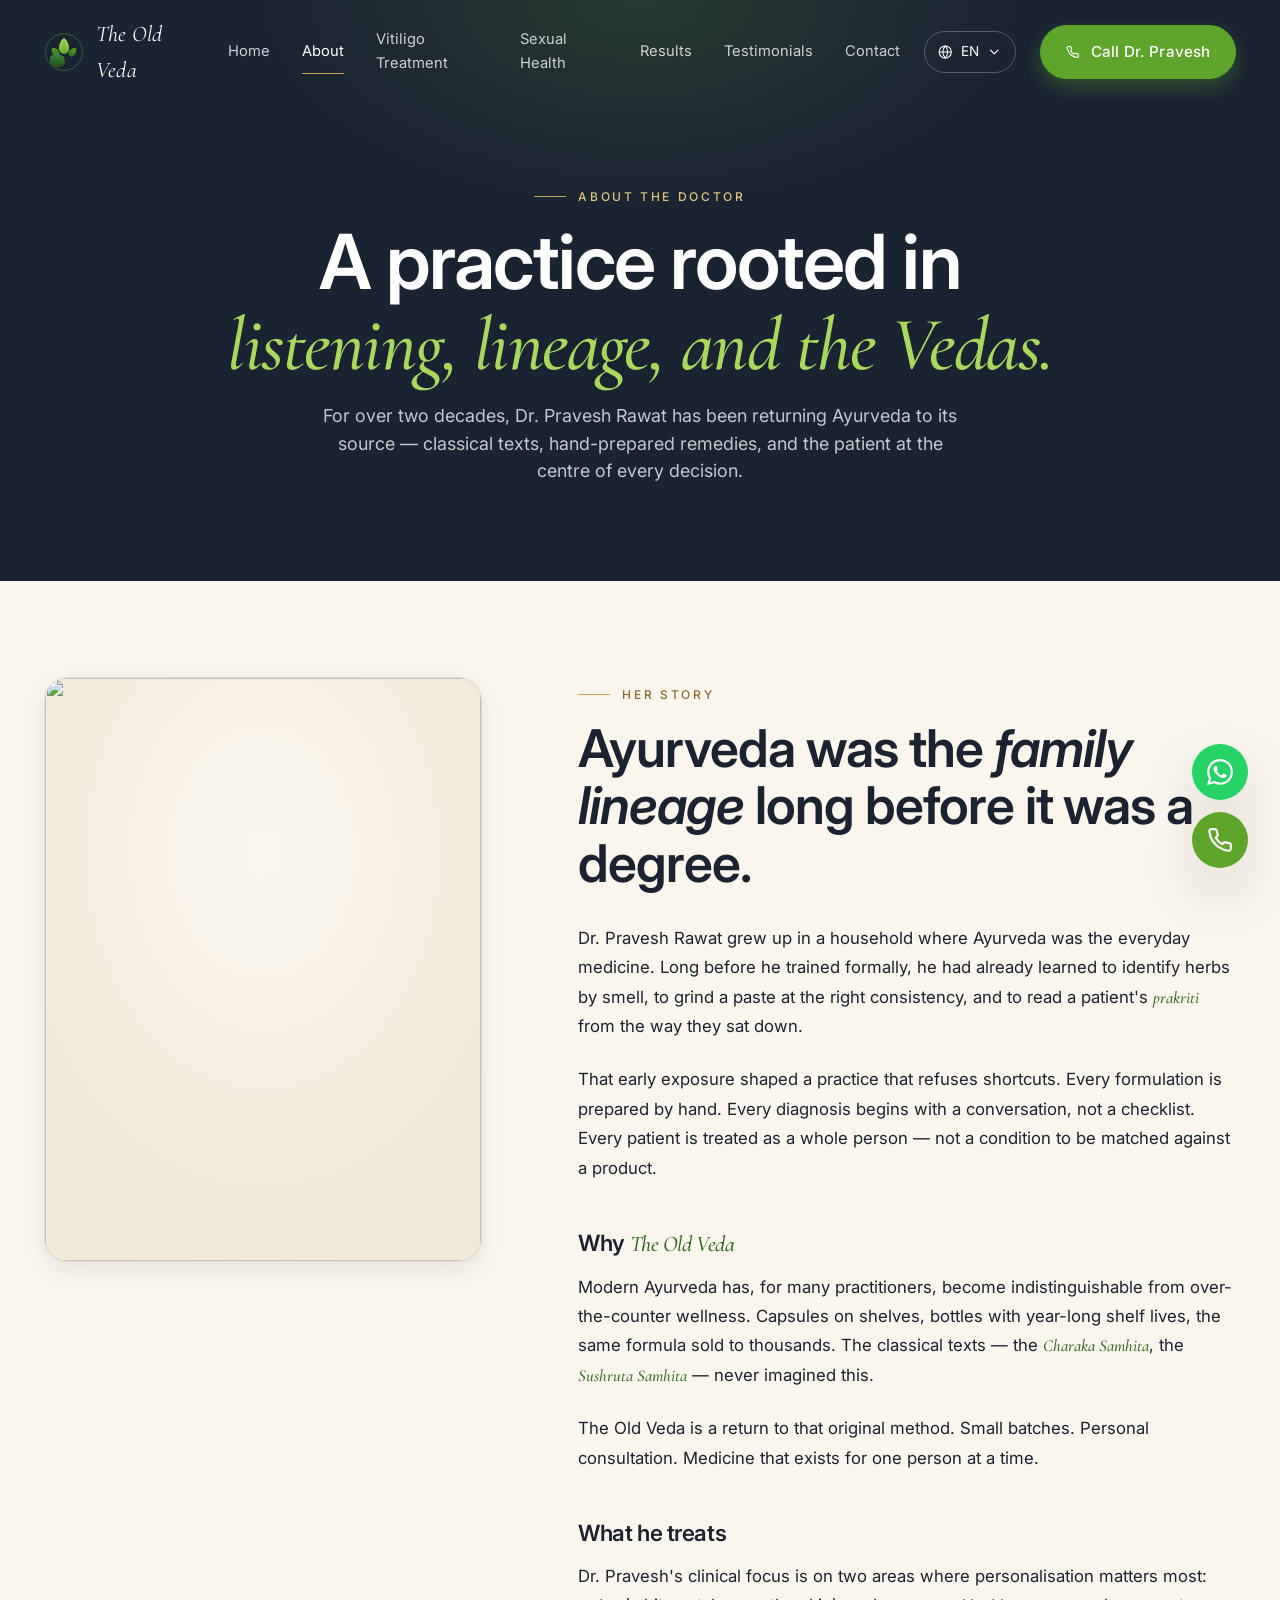
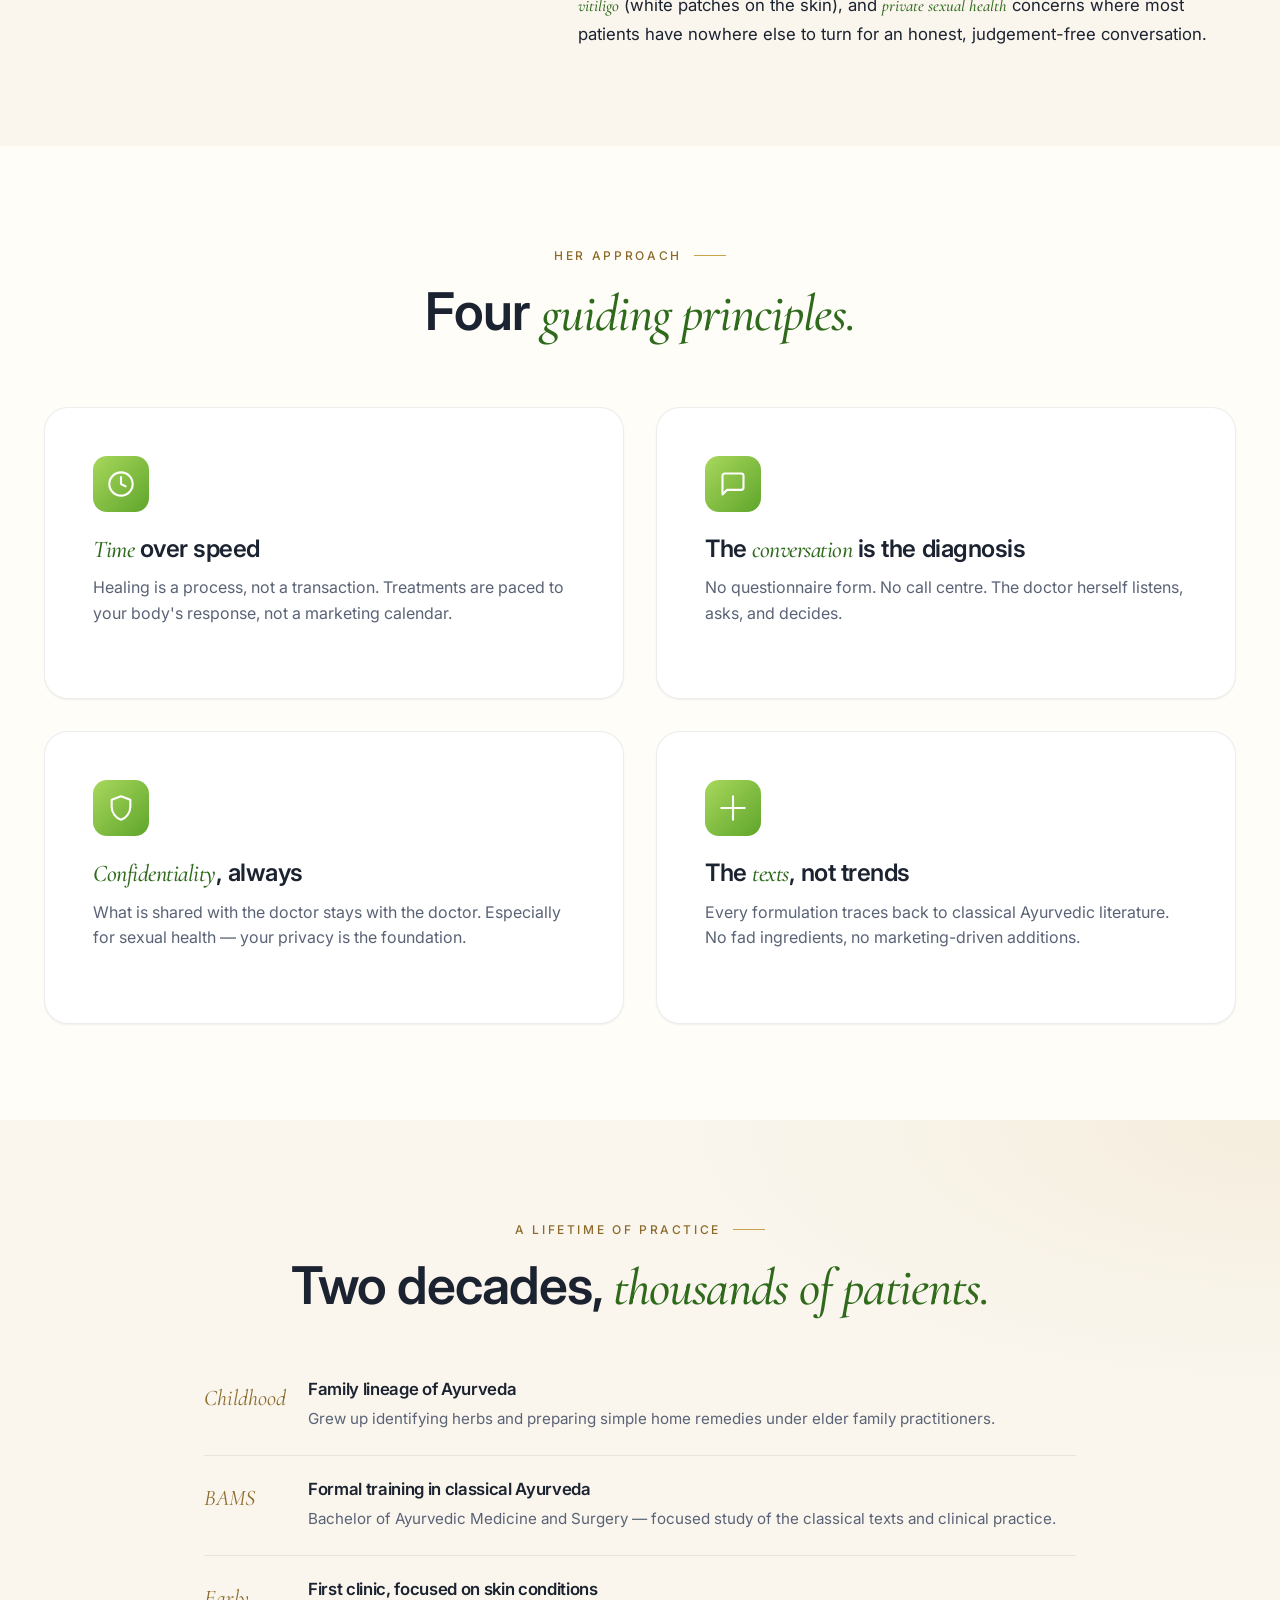
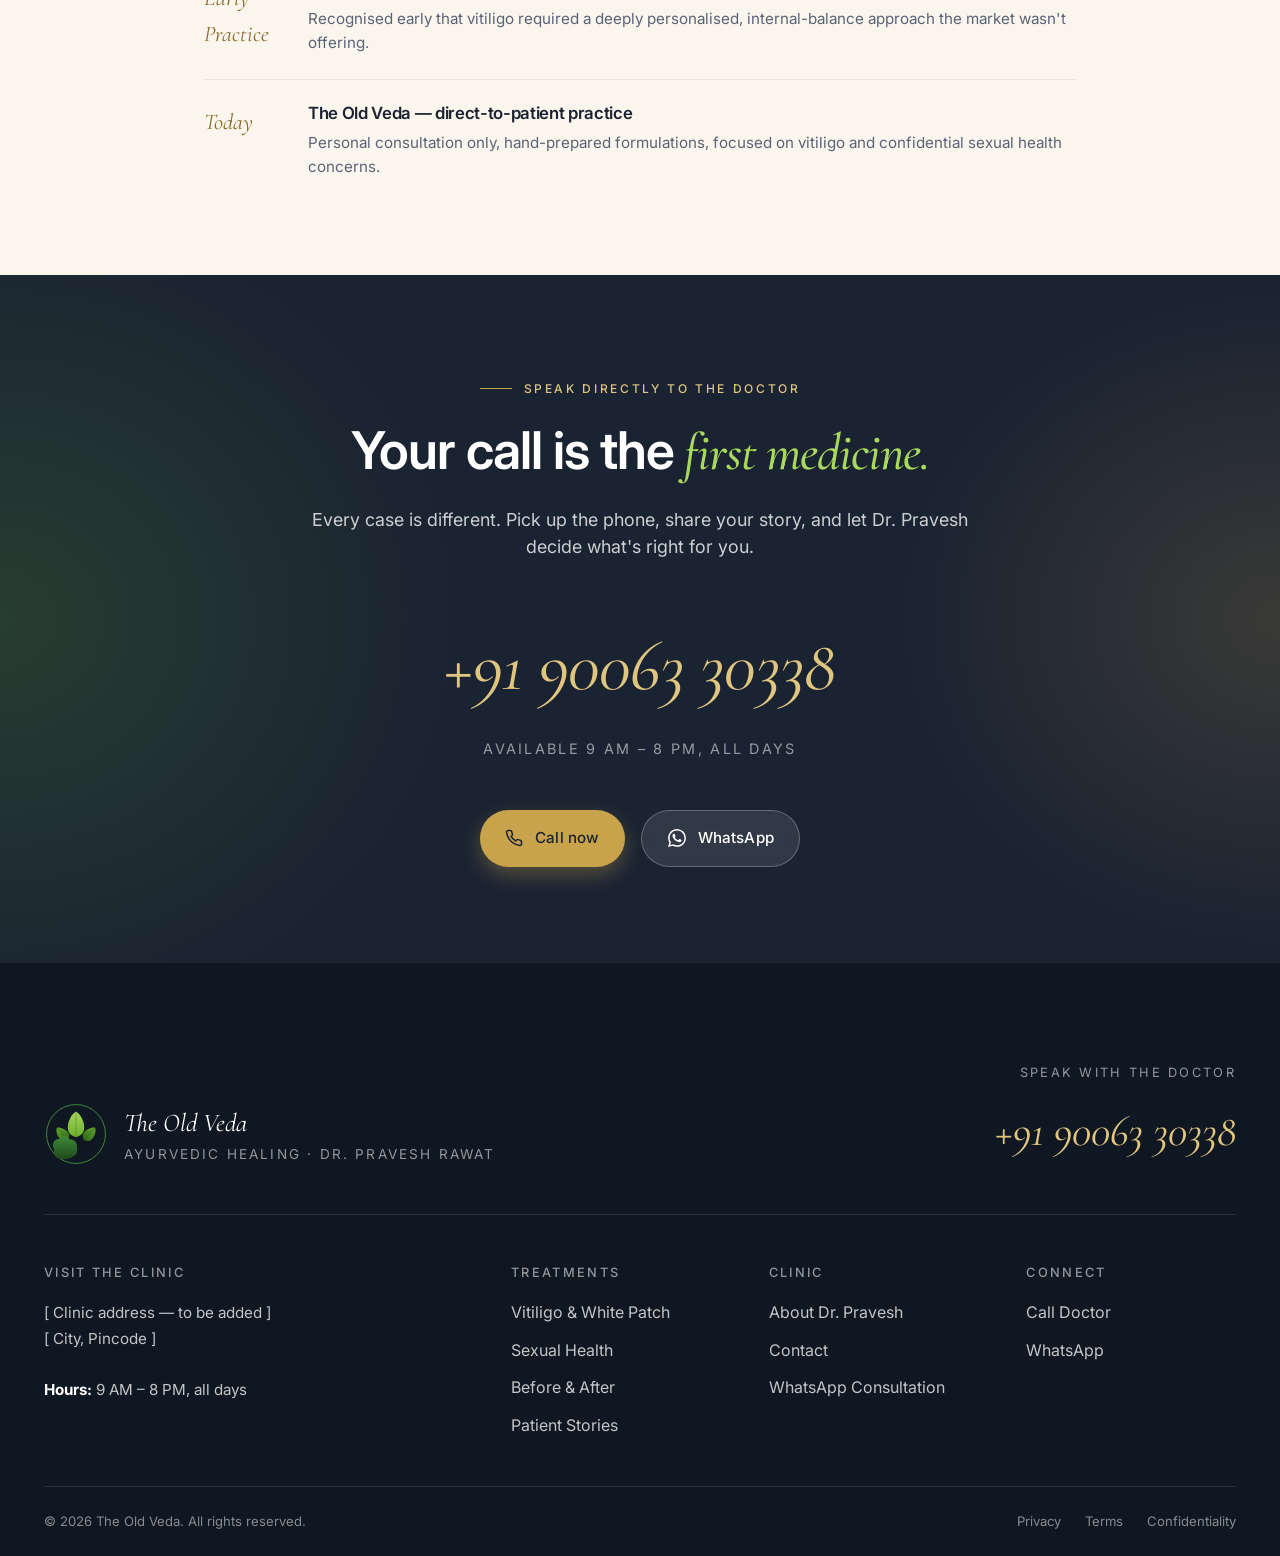
==== commit 91a7ad58: "Update phone numbers and doctor name across site Contact details: - Main number 9006330338 (whitepat" ====
--- a/about.html
+++ b/about.html
@@ -3,8 +3,8 @@
 <head>
 <meta charset="UTF-8">
 <meta name="viewport" content="width=device-width, initial-scale=1.0, viewport-fit=cover">
-<title>About Dr. Pravesh Singh — The Old Veda</title>
-<meta name="description" content="Meet Dr. Pravesh Singh — over 20 years of classical Ayurvedic practice, treating vitiligo and sexual health using traditional Vedic methods.">
+<title>About Dr. Pravesh Rawat — The Old Veda</title>
+<meta name="description" content="Meet Dr. Pravesh Rawat — over 20 years of classical Ayurvedic practice, treating vitiligo and sexual health using traditional Vedic methods.">
 <link rel="preconnect" href="https://fonts.googleapis.com">
 <link rel="preconnect" href="https://fonts.gstatic.com" crossorigin>
 <link href="https://fonts.googleapis.com/css2?family=Inter:wght@300;400;500;600;700&family=Cormorant+Garamond:ital,wght@0,400;0,500;0,600;1,400;1,500;1,600&display=swap" rel="stylesheet">
@@ -36,7 +36,7 @@
       </button>
       <ul class="lang-menu" role="listbox"></ul>
     </div>
-    <a href="tel:+917717766954" class="btn btn-primary header-cta-desktop">
+    <a href="tel:+919006330338" class="btn btn-primary header-cta-desktop">
       <svg viewBox="0 0 24 24" fill="none" stroke="currentColor" stroke-width="2" stroke-linecap="round" stroke-linejoin="round"><path d="M22 16.92v3a2 2 0 0 1-2.18 2 19.79 19.79 0 0 1-8.63-3.07 19.5 19.5 0 0 1-6-6 19.79 19.79 0 0 1-3.07-8.67A2 2 0 0 1 4.11 2h3a2 2 0 0 1 2 1.72 12.84 12.84 0 0 0 .7 2.81 2 2 0 0 1-.45 2.11L8.09 9.91a16 16 0 0 0 6 6l1.27-1.27a2 2 0 0 1 2.11-.45 12.84 12.84 0 0 0 2.81.7A2 2 0 0 1 22 16.92z"/></svg>
       <span data-i18n="header.callDoctor">Call Dr. Pravesh</span>
     </a>
@@ -50,7 +50,7 @@
   <div class="page-hero__inner reveal">
     <span class="eyebrow">About the Doctor</span>
     <h1 class="h-display">A practice rooted in <em>listening, lineage, and the Vedas.</em></h1>
-    <p class="lede">For over two decades, Dr. Pravesh Singh has been returning Ayurveda to its source — classical texts, hand-prepared remedies, and the patient at the centre of every decision.</p>
+    <p class="lede">For over two decades, Dr. Pravesh Rawat has been returning Ayurveda to its source — classical texts, hand-prepared remedies, and the patient at the centre of every decision.</p>
   </div>
 </section>
 
@@ -64,12 +64,12 @@
         <span class="eyebrow">Her Story</span>
         <h2 class="h-1" style="margin-top:1rem">Ayurveda was the <em>family lineage</em> long before it was a degree.</h2>
         <div class="prose" style="margin-top: var(--sp-6)">
-          <p>Dr. Pravesh Singh grew up in a household where Ayurveda was the everyday medicine. Long before she trained formally, she had already learned to identify herbs by smell, to grind a paste at the right consistency, and to read a patient's <em>prakriti</em> from the way they sat down.</p>
+          <p>Dr. Pravesh Rawat grew up in a household where Ayurveda was the everyday medicine. Long before he trained formally, he had already learned to identify herbs by smell, to grind a paste at the right consistency, and to read a patient's <em>prakriti</em> from the way they sat down.</p>
           <p>That early exposure shaped a practice that refuses shortcuts. Every formulation is prepared by hand. Every diagnosis begins with a conversation, not a checklist. Every patient is treated as a whole person — not a condition to be matched against a product.</p>
           <h3>Why <em>The Old Veda</em></h3>
           <p>Modern Ayurveda has, for many practitioners, become indistinguishable from over-the-counter wellness. Capsules on shelves, bottles with year-long shelf lives, the same formula sold to thousands. The classical texts — the <em>Charaka Samhita</em>, the <em>Sushruta Samhita</em> — never imagined this.</p>
           <p>The Old Veda is a return to that original method. Small batches. Personal consultation. Medicine that exists for one person at a time.</p>
-          <h3>What she treats</h3>
+          <h3>What he treats</h3>
           <p>Dr. Pravesh's clinical focus is on two areas where personalisation matters most: <em>vitiligo</em> (white patches on the skin), and <em>private sexual health</em> concerns where most patients have nowhere else to turn for an honest, judgement-free conversation.</p>
         </div>
       </div>
@@ -154,14 +154,14 @@
     <span class="eyebrow" style="color: var(--c-gold-soft); justify-content:center;">Speak Directly to the Doctor</span>
     <h2 class="h-1" style="margin-top: 1.5rem;">Your call is the <em>first medicine.</em></h2>
     <p class="lede" style="color: rgba(255,255,255,0.78);">Every case is different. Pick up the phone, share your story, and let Dr. Pravesh decide what's right for you.</p>
-    <a href="tel:+917717766954" class="cta-band__phone">+91 77177 66954</a>
+    <a href="tel:+919006330338" class="cta-band__phone">+91 90063 30338</a>
     <span class="cta-band__sub">Available 9 AM – 8 PM, all days</span>
     <div class="cta-band__buttons">
-      <a href="tel:+917717766954" class="btn btn-gold">
+      <a href="tel:+919006330338" class="btn btn-gold">
         <svg viewBox="0 0 24 24" fill="none" stroke="currentColor" stroke-width="2" stroke-linecap="round" stroke-linejoin="round"><path d="M22 16.92v3a2 2 0 0 1-2.18 2 19.79 19.79 0 0 1-8.63-3.07 19.5 19.5 0 0 1-6-6 19.79 19.79 0 0 1-3.07-8.67A2 2 0 0 1 4.11 2h3a2 2 0 0 1 2 1.72 12.84 12.84 0 0 0 .7 2.81 2 2 0 0 1-.45 2.11L8.09 9.91a16 16 0 0 0 6 6l1.27-1.27a2 2 0 0 1 2.11-.45 12.84 12.84 0 0 0 2.81.7A2 2 0 0 1 22 16.92z"/></svg>
         Call now
       </a>
-      <a href="https://wa.me/917717766954" target="_blank" rel="noopener" class="btn btn-light">
+      <a href="https://wa.me/919006330338" target="_blank" rel="noopener" class="btn btn-light">
         <svg viewBox="0 0 24 24" fill="currentColor"><path d="M17.472 14.382c-.297-.149-1.758-.867-2.03-.967-.273-.099-.471-.148-.67.15-.197.297-.767.966-.94 1.164-.173.199-.347.223-.644.075-.297-.15-1.255-.463-2.39-1.475-.883-.788-1.48-1.761-1.653-2.059-.173-.297-.018-.458.13-.606.134-.133.298-.347.446-.52.149-.174.198-.298.298-.497.099-.198.05-.371-.025-.52-.075-.149-.669-1.612-.916-2.207-.242-.579-.487-.5-.669-.51l-.57-.01c-.198 0-.52.074-.792.372s-1.04 1.016-1.04 2.479 1.065 2.876 1.213 3.074c.149.198 2.096 3.2 5.077 4.487.709.306 1.262.489 1.694.625.712.227 1.36.195 1.871.118.571-.085 1.758-.719 2.006-1.413.248-.694.248-1.289.173-1.413-.074-.124-.272-.198-.57-.347m-5.421 7.403h-.004a9.87 9.87 0 0 1-5.031-1.378l-.361-.214-3.741.982.998-3.648-.235-.374a9.86 9.86 0 0 1-1.51-5.26c.001-5.45 4.436-9.884 9.888-9.884 2.64 0 5.122 1.03 6.988 2.898a9.825 9.825 0 0 1 2.893 6.994c-.003 5.45-4.437 9.884-9.885 9.884m8.413-18.297A11.815 11.815 0 0 0 12.05 0C5.495 0 .16 5.335.157 11.892c0 2.096.547 4.142 1.588 5.945L.057 24l6.305-1.654a11.882 11.882 0 0 0 5.683 1.448h.005c6.554 0 11.89-5.335 11.893-11.893a11.821 11.821 0 0 0-3.48-8.413"/></svg>
         WhatsApp
       </a>
@@ -177,13 +177,13 @@
           <img src="assets/logo/mark.svg" alt="" class="site-footer__brand-mark">
           <div>
             <div class="site-footer__brand-name">The Old Veda</div>
-            <div class="site-footer__brand-tag">Ayurvedic Healing · Dr. Pravesh Singh</div>
+            <div class="site-footer__brand-tag">Ayurvedic Healing · Dr. Pravesh Rawat</div>
           </div>
         </div>
       </div>
       <div class="site-footer__phone-block">
         <span class="site-footer__phone-label">Speak with the Doctor</span>
-        <a href="tel:+917717766954" class="site-footer__phone">+91 77177 66954</a>
+        <a href="tel:+919006330338" class="site-footer__phone">+91 90063 30338</a>
       </div>
     </div>
     <div class="site-footer__cols">
@@ -205,14 +205,14 @@
         <ul>
           <li><a href="about.html">About Dr. Pravesh</a></li>
           <li><a href="contact.html">Contact</a></li>
-          <li><a href="https://wa.me/917717766954">WhatsApp Consultation</a></li>
+          <li><a href="https://wa.me/919006330338">WhatsApp Consultation</a></li>
         </ul>
       </div>
       <div>
         <h5>Connect</h5>
         <ul>
-          <li><a href="tel:+917717766954">Call Doctor</a></li>
-          <li><a href="https://wa.me/917717766954">WhatsApp</a></li>
+          <li><a href="tel:+919006330338">Call Doctor</a></li>
+          <li><a href="https://wa.me/919006330338">WhatsApp</a></li>
         </ul>
       </div>
     </div>
@@ -228,10 +228,10 @@
 </footer>
 
 <div class="sticky-cta">
-  <a href="https://wa.me/917717766954" class="whatsapp" aria-label="WhatsApp" target="_blank" rel="noopener">
+  <a href="https://wa.me/919006330338" class="whatsapp" aria-label="WhatsApp" target="_blank" rel="noopener">
     <svg viewBox="0 0 24 24" fill="currentColor"><path d="M17.472 14.382c-.297-.149-1.758-.867-2.03-.967-.273-.099-.471-.148-.67.15-.197.297-.767.966-.94 1.164-.173.199-.347.223-.644.075-.297-.15-1.255-.463-2.39-1.475-.883-.788-1.48-1.761-1.653-2.059-.173-.297-.018-.458.13-.606.134-.133.298-.347.446-.52.149-.174.198-.298.298-.497.099-.198.05-.371-.025-.52-.075-.149-.669-1.612-.916-2.207-.242-.579-.487-.5-.669-.51l-.57-.01c-.198 0-.52.074-.792.372s-1.04 1.016-1.04 2.479 1.065 2.876 1.213 3.074c.149.198 2.096 3.2 5.077 4.487.709.306 1.262.489 1.694.625.712.227 1.36.195 1.871.118.571-.085 1.758-.719 2.006-1.413.248-.694.248-1.289.173-1.413-.074-.124-.272-.198-.57-.347m-5.421 7.403h-.004a9.87 9.87 0 0 1-5.031-1.378l-.361-.214-3.741.982.998-3.648-.235-.374a9.86 9.86 0 0 1-1.51-5.26c.001-5.45 4.436-9.884 9.888-9.884 2.64 0 5.122 1.03 6.988 2.898a9.825 9.825 0 0 1 2.893 6.994c-.003 5.45-4.437 9.884-9.885 9.884m8.413-18.297A11.815 11.815 0 0 0 12.05 0C5.495 0 .16 5.335.157 11.892c0 2.096.547 4.142 1.588 5.945L.057 24l6.305-1.654a11.882 11.882 0 0 0 5.683 1.448h.005c6.554 0 11.89-5.335 11.893-11.893a11.821 11.821 0 0 0-3.48-8.413"/></svg>
   </a>
-  <a href="tel:+917717766954" class="call" aria-label="Call">
+  <a href="tel:+919006330338" class="call" aria-label="Call">
     <svg viewBox="0 0 24 24" fill="none" stroke="currentColor" stroke-width="2" stroke-linecap="round" stroke-linejoin="round"><path d="M22 16.92v3a2 2 0 0 1-2.18 2 19.79 19.79 0 0 1-8.63-3.07 19.5 19.5 0 0 1-6-6 19.79 19.79 0 0 1-3.07-8.67A2 2 0 0 1 4.11 2h3a2 2 0 0 1 2 1.72 12.84 12.84 0 0 0 .7 2.81 2 2 0 0 1-.45 2.11L8.09 9.91a16 16 0 0 0 6 6l1.27-1.27a2 2 0 0 1 2.11-.45 12.84 12.84 0 0 0 2.81.7A2 2 0 0 1 22 16.92z"/></svg>
   </a>
 </div>
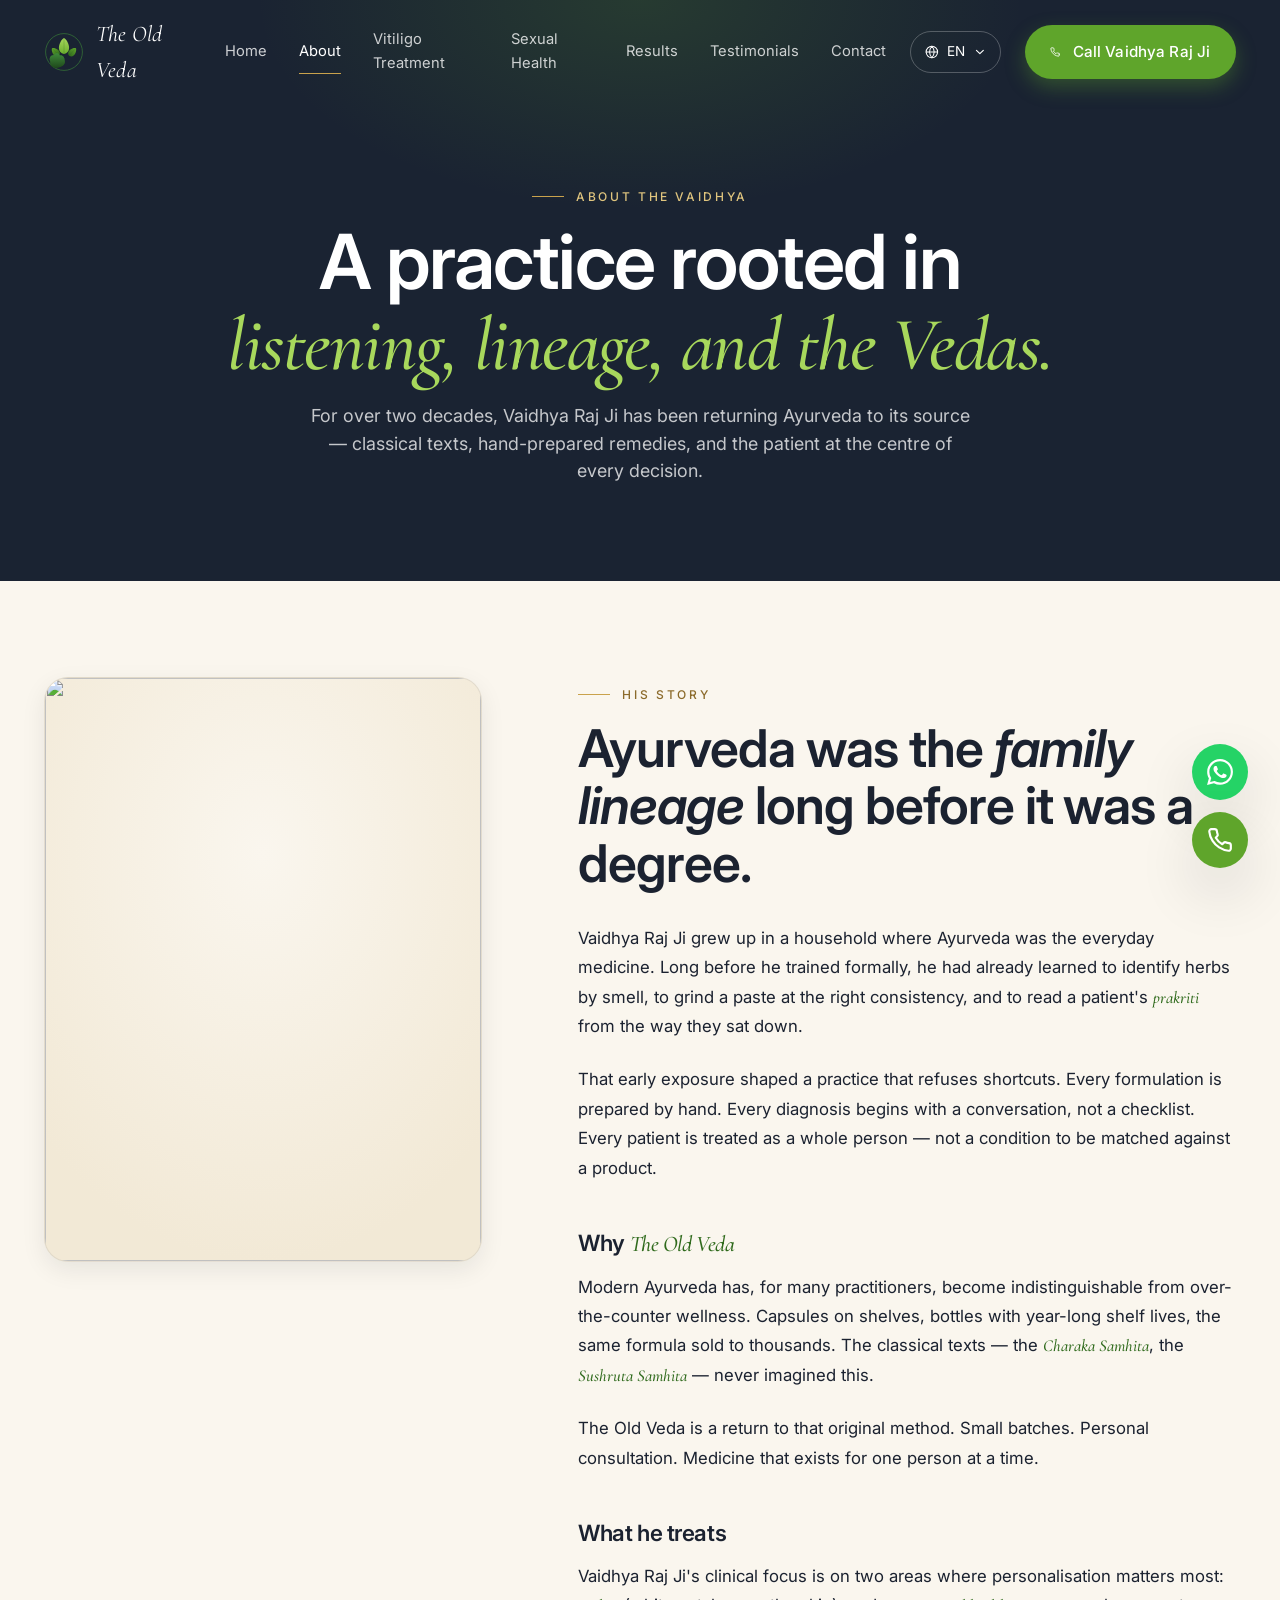
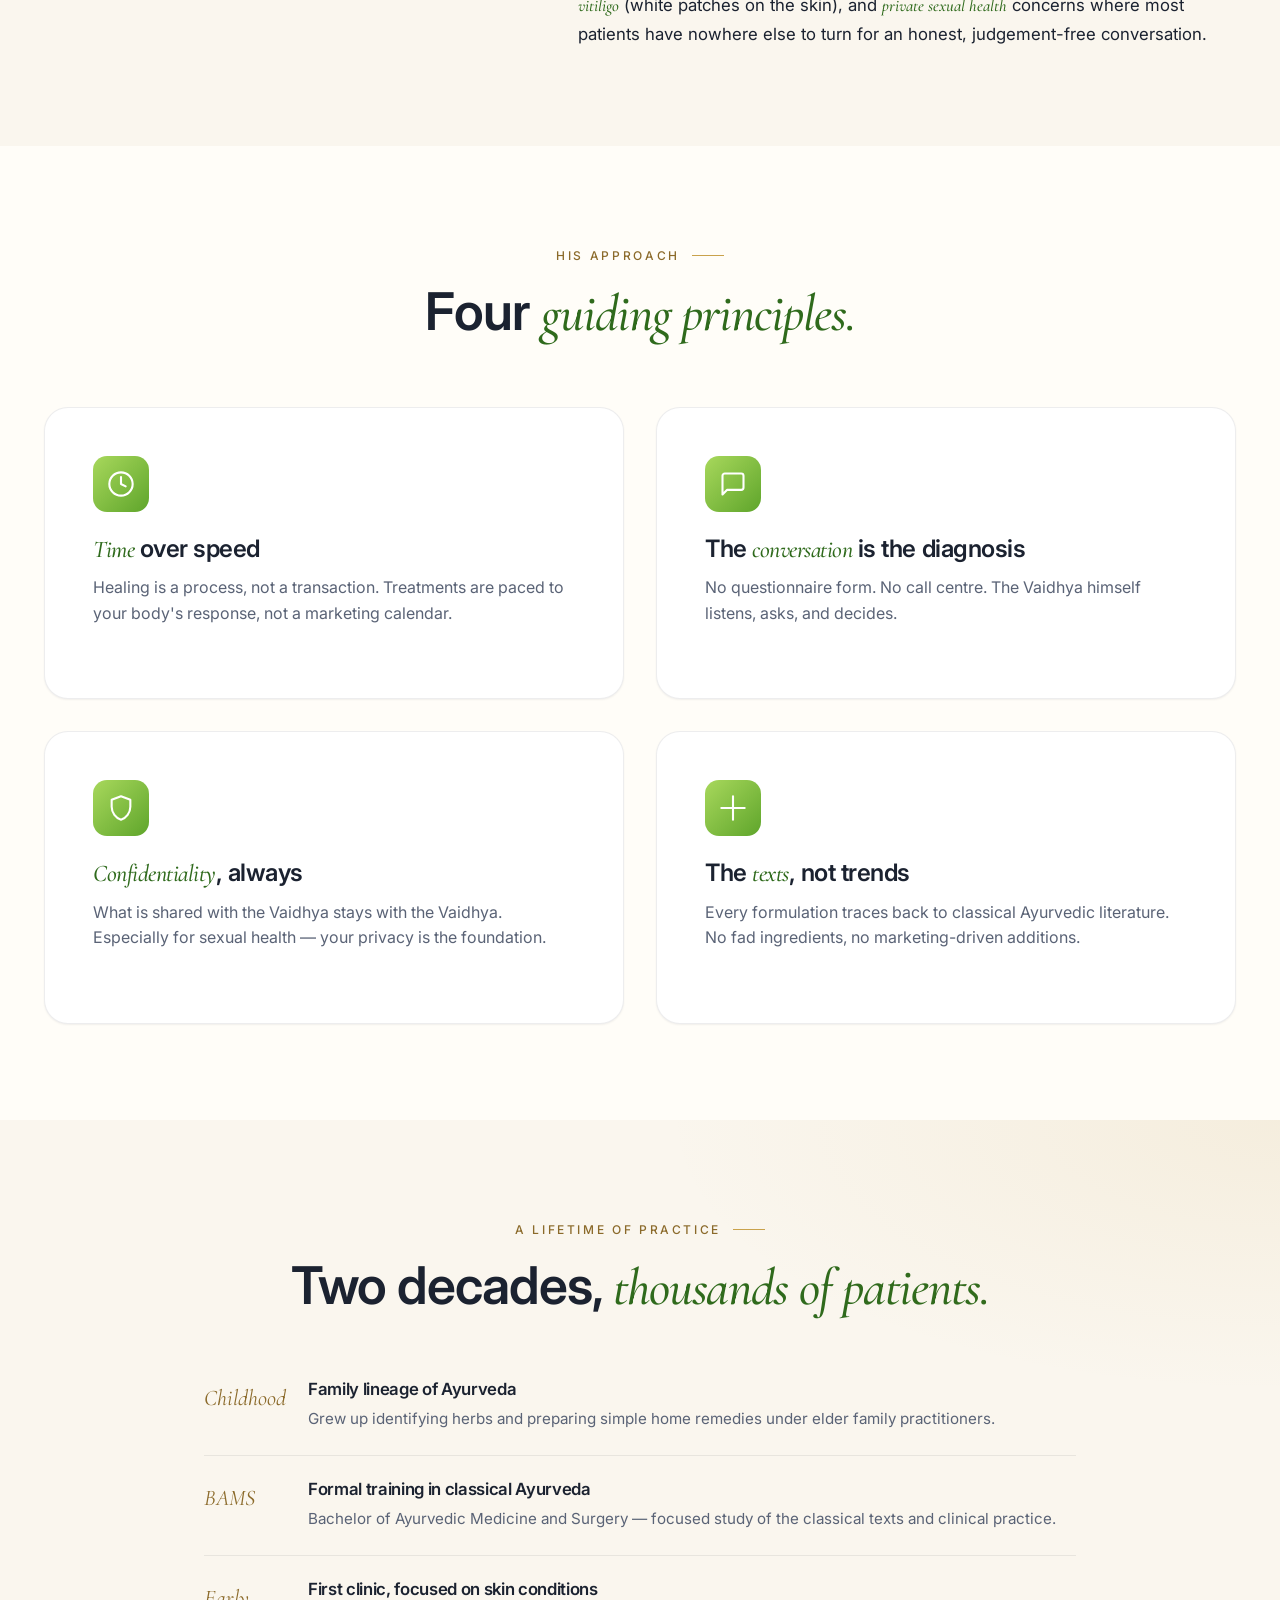
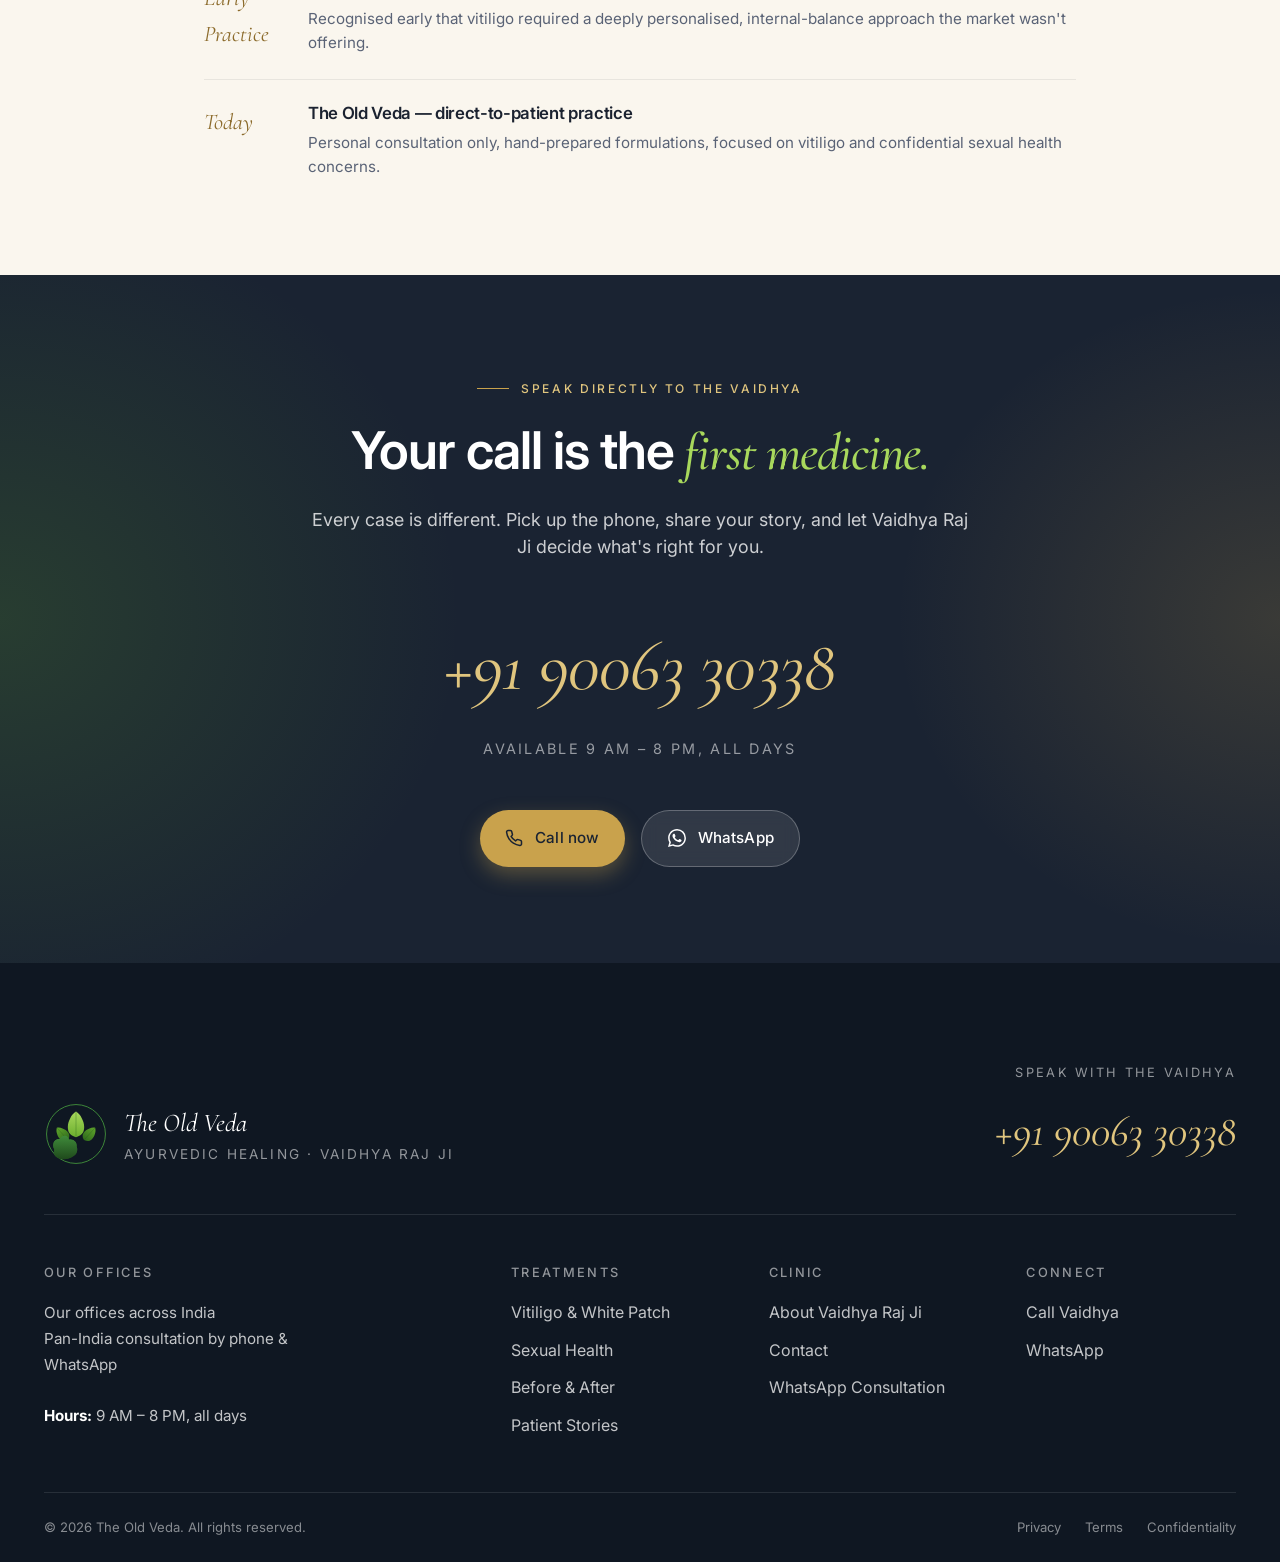
==== commit 40753b52: "Rename practitioner to Vaidhya Raj Ji and remove clinic address Replace "Dr. Pravesh Rawat" with "Va" ====
--- a/about.html
+++ b/about.html
@@ -3,8 +3,8 @@
 <head>
 <meta charset="UTF-8">
 <meta name="viewport" content="width=device-width, initial-scale=1.0, viewport-fit=cover">
-<title>About Dr. Pravesh Rawat — The Old Veda</title>
-<meta name="description" content="Meet Dr. Pravesh Rawat — over 20 years of classical Ayurvedic practice, treating vitiligo and sexual health using traditional Vedic methods.">
+<title>About Vaidhya Raj Ji — The Old Veda</title>
+<meta name="description" content="Meet Vaidhya Raj Ji — over 20 years of classical Ayurvedic practice, treating vitiligo and sexual health using traditional Vedic methods.">
 <link rel="preconnect" href="https://fonts.googleapis.com">
 <link rel="preconnect" href="https://fonts.gstatic.com" crossorigin>
 <link href="https://fonts.googleapis.com/css2?family=Inter:wght@300;400;500;600;700&family=Cormorant+Garamond:ital,wght@0,400;0,500;0,600;1,400;1,500;1,600&display=swap" rel="stylesheet">
@@ -38,7 +38,7 @@
     </div>
     <a href="tel:+919006330338" class="btn btn-primary header-cta-desktop">
       <svg viewBox="0 0 24 24" fill="none" stroke="currentColor" stroke-width="2" stroke-linecap="round" stroke-linejoin="round"><path d="M22 16.92v3a2 2 0 0 1-2.18 2 19.79 19.79 0 0 1-8.63-3.07 19.5 19.5 0 0 1-6-6 19.79 19.79 0 0 1-3.07-8.67A2 2 0 0 1 4.11 2h3a2 2 0 0 1 2 1.72 12.84 12.84 0 0 0 .7 2.81 2 2 0 0 1-.45 2.11L8.09 9.91a16 16 0 0 0 6 6l1.27-1.27a2 2 0 0 1 2.11-.45 12.84 12.84 0 0 0 2.81.7A2 2 0 0 1 22 16.92z"/></svg>
-      <span data-i18n="header.callDoctor">Call Dr. Pravesh</span>
+      <span data-i18n="header.callDoctor">Call Vaidhya Raj Ji</span>
     </a>
     <button class="nav-toggle" aria-label="Open menu" aria-expanded="false">
       <svg viewBox="0 0 24 24" fill="none" stroke="currentColor" stroke-width="2" stroke-linecap="round" stroke-linejoin="round"><line x1="3" y1="6" x2="21" y2="6"/><line x1="3" y1="12" x2="21" y2="12"/><line x1="3" y1="18" x2="21" y2="18"/></svg>
@@ -48,9 +48,9 @@
 
 <section class="page-hero">
   <div class="page-hero__inner reveal">
-    <span class="eyebrow">About the Doctor</span>
+    <span class="eyebrow">About the Vaidhya</span>
     <h1 class="h-display">A practice rooted in <em>listening, lineage, and the Vedas.</em></h1>
-    <p class="lede">For over two decades, Dr. Pravesh Rawat has been returning Ayurveda to its source — classical texts, hand-prepared remedies, and the patient at the centre of every decision.</p>
+    <p class="lede">For over two decades, Vaidhya Raj Ji has been returning Ayurveda to its source — classical texts, hand-prepared remedies, and the patient at the centre of every decision.</p>
   </div>
 </section>
 
@@ -58,19 +58,19 @@
   <div class="container">
     <div class="about-bio__grid">
       <div class="about-bio__photo reveal has-photo" aria-hidden="true">
-        <img src="https://picsum.photos/seed/dr-pravesh-singh/800/1000" class="photo-fill" alt="">
+        <img src="https://picsum.photos/seed/oldveda-herbs/800/1000" class="photo-fill" alt="">
       </div>
       <div class="reveal">
-        <span class="eyebrow">Her Story</span>
+        <span class="eyebrow">His Story</span>
         <h2 class="h-1" style="margin-top:1rem">Ayurveda was the <em>family lineage</em> long before it was a degree.</h2>
         <div class="prose" style="margin-top: var(--sp-6)">
-          <p>Dr. Pravesh Rawat grew up in a household where Ayurveda was the everyday medicine. Long before he trained formally, he had already learned to identify herbs by smell, to grind a paste at the right consistency, and to read a patient's <em>prakriti</em> from the way they sat down.</p>
+          <p>Vaidhya Raj Ji grew up in a household where Ayurveda was the everyday medicine. Long before he trained formally, he had already learned to identify herbs by smell, to grind a paste at the right consistency, and to read a patient's <em>prakriti</em> from the way they sat down.</p>
           <p>That early exposure shaped a practice that refuses shortcuts. Every formulation is prepared by hand. Every diagnosis begins with a conversation, not a checklist. Every patient is treated as a whole person — not a condition to be matched against a product.</p>
           <h3>Why <em>The Old Veda</em></h3>
           <p>Modern Ayurveda has, for many practitioners, become indistinguishable from over-the-counter wellness. Capsules on shelves, bottles with year-long shelf lives, the same formula sold to thousands. The classical texts — the <em>Charaka Samhita</em>, the <em>Sushruta Samhita</em> — never imagined this.</p>
           <p>The Old Veda is a return to that original method. Small batches. Personal consultation. Medicine that exists for one person at a time.</p>
           <h3>What he treats</h3>
-          <p>Dr. Pravesh's clinical focus is on two areas where personalisation matters most: <em>vitiligo</em> (white patches on the skin), and <em>private sexual health</em> concerns where most patients have nowhere else to turn for an honest, judgement-free conversation.</p>
+          <p>Vaidhya Raj Ji's clinical focus is on two areas where personalisation matters most: <em>vitiligo</em> (white patches on the skin), and <em>private sexual health</em> concerns where most patients have nowhere else to turn for an honest, judgement-free conversation.</p>
         </div>
       </div>
     </div>
@@ -80,7 +80,7 @@
 <section>
   <div class="container">
     <div class="section-head reveal">
-      <span class="eyebrow">Her Approach</span>
+      <span class="eyebrow">His Approach</span>
       <h2 class="h-1">Four <em>guiding principles.</em></h2>
     </div>
     <div class="grid-2">
@@ -92,12 +92,12 @@
       <article class="card reveal">
         <div class="card__icon"><svg viewBox="0 0 24 24" fill="none" stroke="currentColor" stroke-width="1.8" stroke-linecap="round" stroke-linejoin="round"><path d="M21 15a2 2 0 0 1-2 2H7l-4 4V5a2 2 0 0 1 2-2h14a2 2 0 0 1 2 2z"/></svg></div>
         <h3 class="h-3">The <em>conversation</em> is the diagnosis</h3>
-        <p>No questionnaire form. No call centre. The doctor herself listens, asks, and decides.</p>
+        <p>No questionnaire form. No call centre. The Vaidhya himself listens, asks, and decides.</p>
       </article>
       <article class="card reveal">
         <div class="card__icon"><svg viewBox="0 0 24 24" fill="none" stroke="currentColor" stroke-width="1.8" stroke-linecap="round" stroke-linejoin="round"><path d="M12 2L4 5v6c0 5 3.5 9.5 8 11 4.5-1.5 8-6 8-11V5l-8-3z"/></svg></div>
         <h3 class="h-3"><em>Confidentiality</em>, always</h3>
-        <p>What is shared with the doctor stays with the doctor. Especially for sexual health — your privacy is the foundation.</p>
+        <p>What is shared with the Vaidhya stays with the Vaidhya. Especially for sexual health — your privacy is the foundation.</p>
       </article>
       <article class="card reveal">
         <div class="card__icon"><svg viewBox="0 0 24 24" fill="none" stroke="currentColor" stroke-width="1.8" stroke-linecap="round" stroke-linejoin="round"><path d="M12 2v20M2 12h20"/></svg></div>
@@ -151,9 +151,9 @@
 
 <section class="cta-band">
   <div class="cta-band__inner reveal">
-    <span class="eyebrow" style="color: var(--c-gold-soft); justify-content:center;">Speak Directly to the Doctor</span>
+    <span class="eyebrow" style="color: var(--c-gold-soft); justify-content:center;">Speak Directly to the Vaidhya</span>
     <h2 class="h-1" style="margin-top: 1.5rem;">Your call is the <em>first medicine.</em></h2>
-    <p class="lede" style="color: rgba(255,255,255,0.78);">Every case is different. Pick up the phone, share your story, and let Dr. Pravesh decide what's right for you.</p>
+    <p class="lede" style="color: rgba(255,255,255,0.78);">Every case is different. Pick up the phone, share your story, and let Vaidhya Raj Ji decide what's right for you.</p>
     <a href="tel:+919006330338" class="cta-band__phone">+91 90063 30338</a>
     <span class="cta-band__sub">Available 9 AM – 8 PM, all days</span>
     <div class="cta-band__buttons">
@@ -177,19 +177,19 @@
           <img src="assets/logo/mark.svg" alt="" class="site-footer__brand-mark">
           <div>
             <div class="site-footer__brand-name">The Old Veda</div>
-            <div class="site-footer__brand-tag">Ayurvedic Healing · Dr. Pravesh Rawat</div>
+            <div class="site-footer__brand-tag">Ayurvedic Healing · Vaidhya Raj Ji</div>
           </div>
         </div>
       </div>
       <div class="site-footer__phone-block">
-        <span class="site-footer__phone-label">Speak with the Doctor</span>
+        <span class="site-footer__phone-label">Speak with the Vaidhya</span>
         <a href="tel:+919006330338" class="site-footer__phone">+91 90063 30338</a>
       </div>
     </div>
     <div class="site-footer__cols">
       <div>
-        <h5>Visit the Clinic</h5>
-        <p class="site-footer__address">[ Clinic address — to be added ]<br>[ City, Pincode ]<br><br><strong style="color:white">Hours:</strong> 9 AM – 8 PM, all days</p>
+        <h5>Our Offices</h5>
+        <p class="site-footer__address">Our offices across India<br>Pan-India consultation by phone &amp; WhatsApp<br><br><strong style="color:white">Hours:</strong> 9 AM – 8 PM, all days</p>
       </div>
       <div>
         <h5>Treatments</h5>
@@ -203,7 +203,7 @@
       <div>
         <h5>Clinic</h5>
         <ul>
-          <li><a href="about.html">About Dr. Pravesh</a></li>
+          <li><a href="about.html">About Vaidhya Raj Ji</a></li>
           <li><a href="contact.html">Contact</a></li>
           <li><a href="https://wa.me/919006330338">WhatsApp Consultation</a></li>
         </ul>
@@ -211,7 +211,7 @@
       <div>
         <h5>Connect</h5>
         <ul>
-          <li><a href="tel:+919006330338">Call Doctor</a></li>
+          <li><a href="tel:+919006330338">Call Vaidhya</a></li>
           <li><a href="https://wa.me/919006330338">WhatsApp</a></li>
         </ul>
       </div>
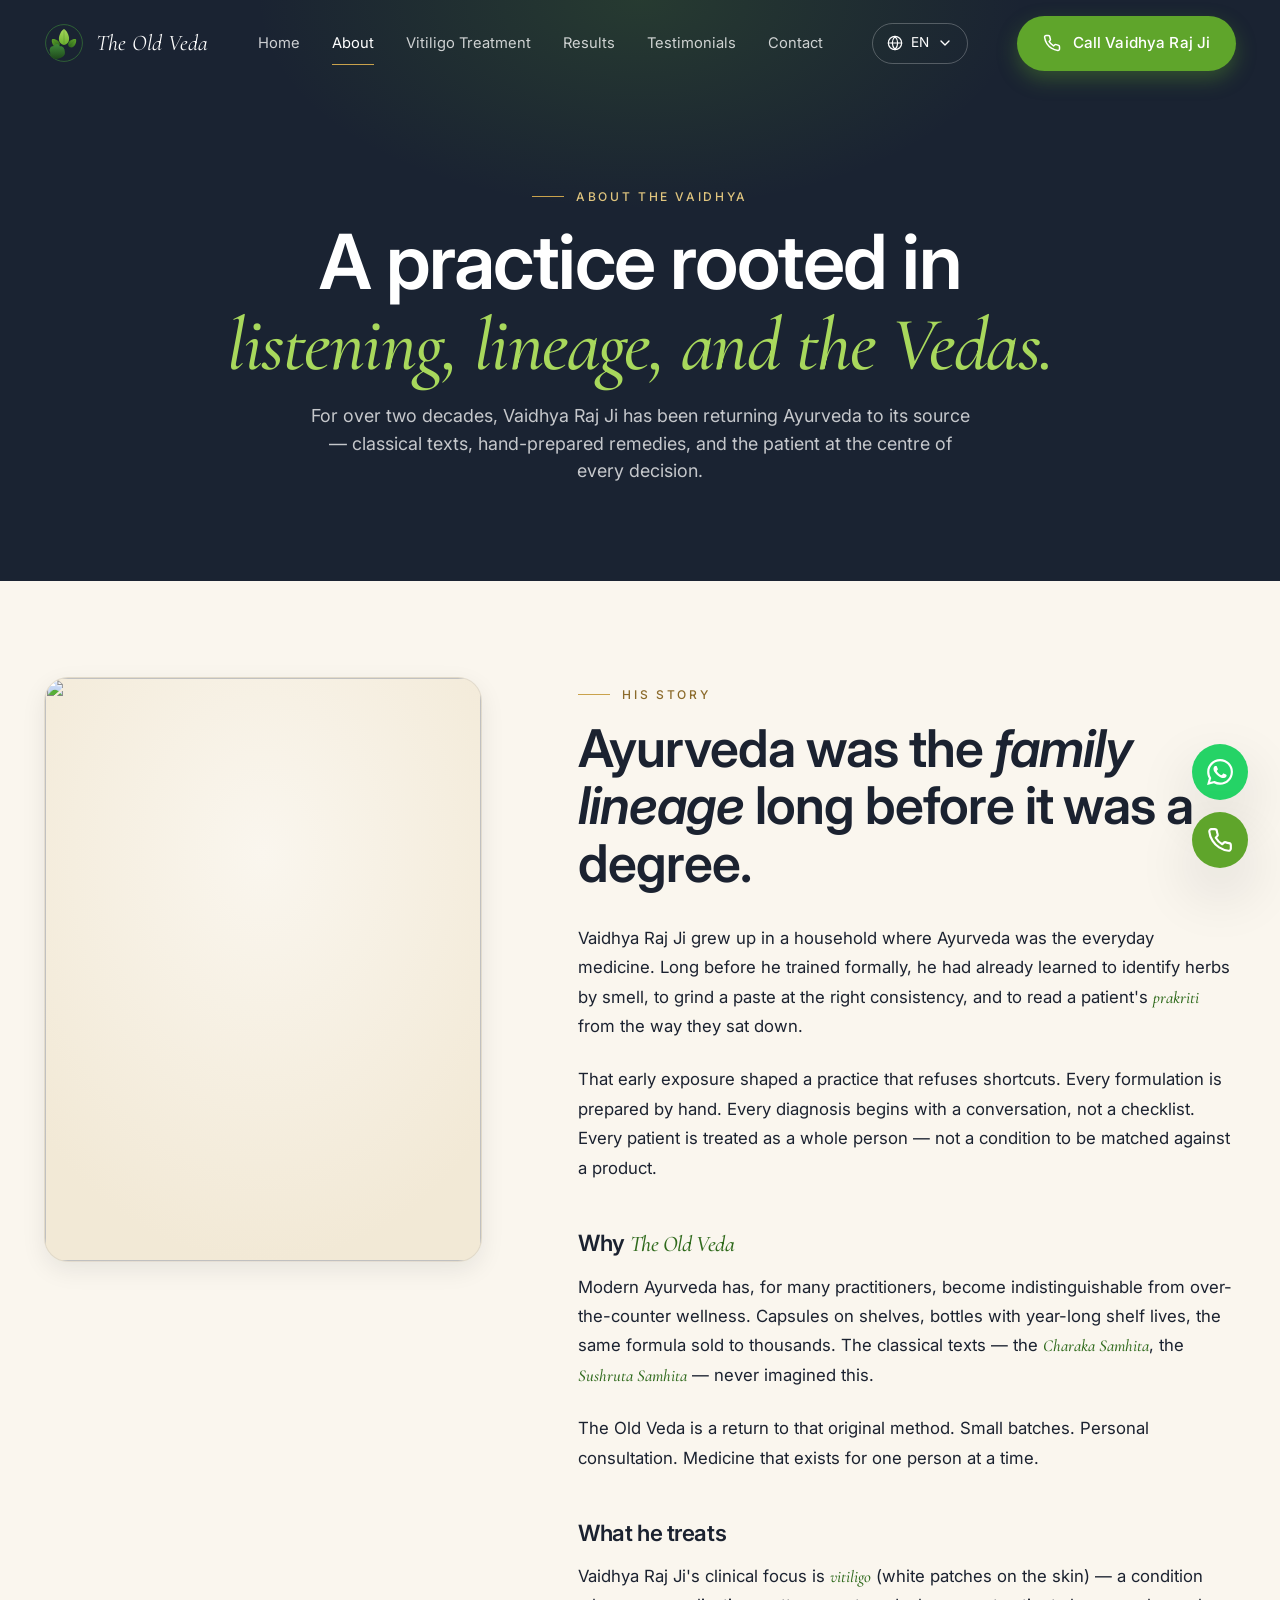
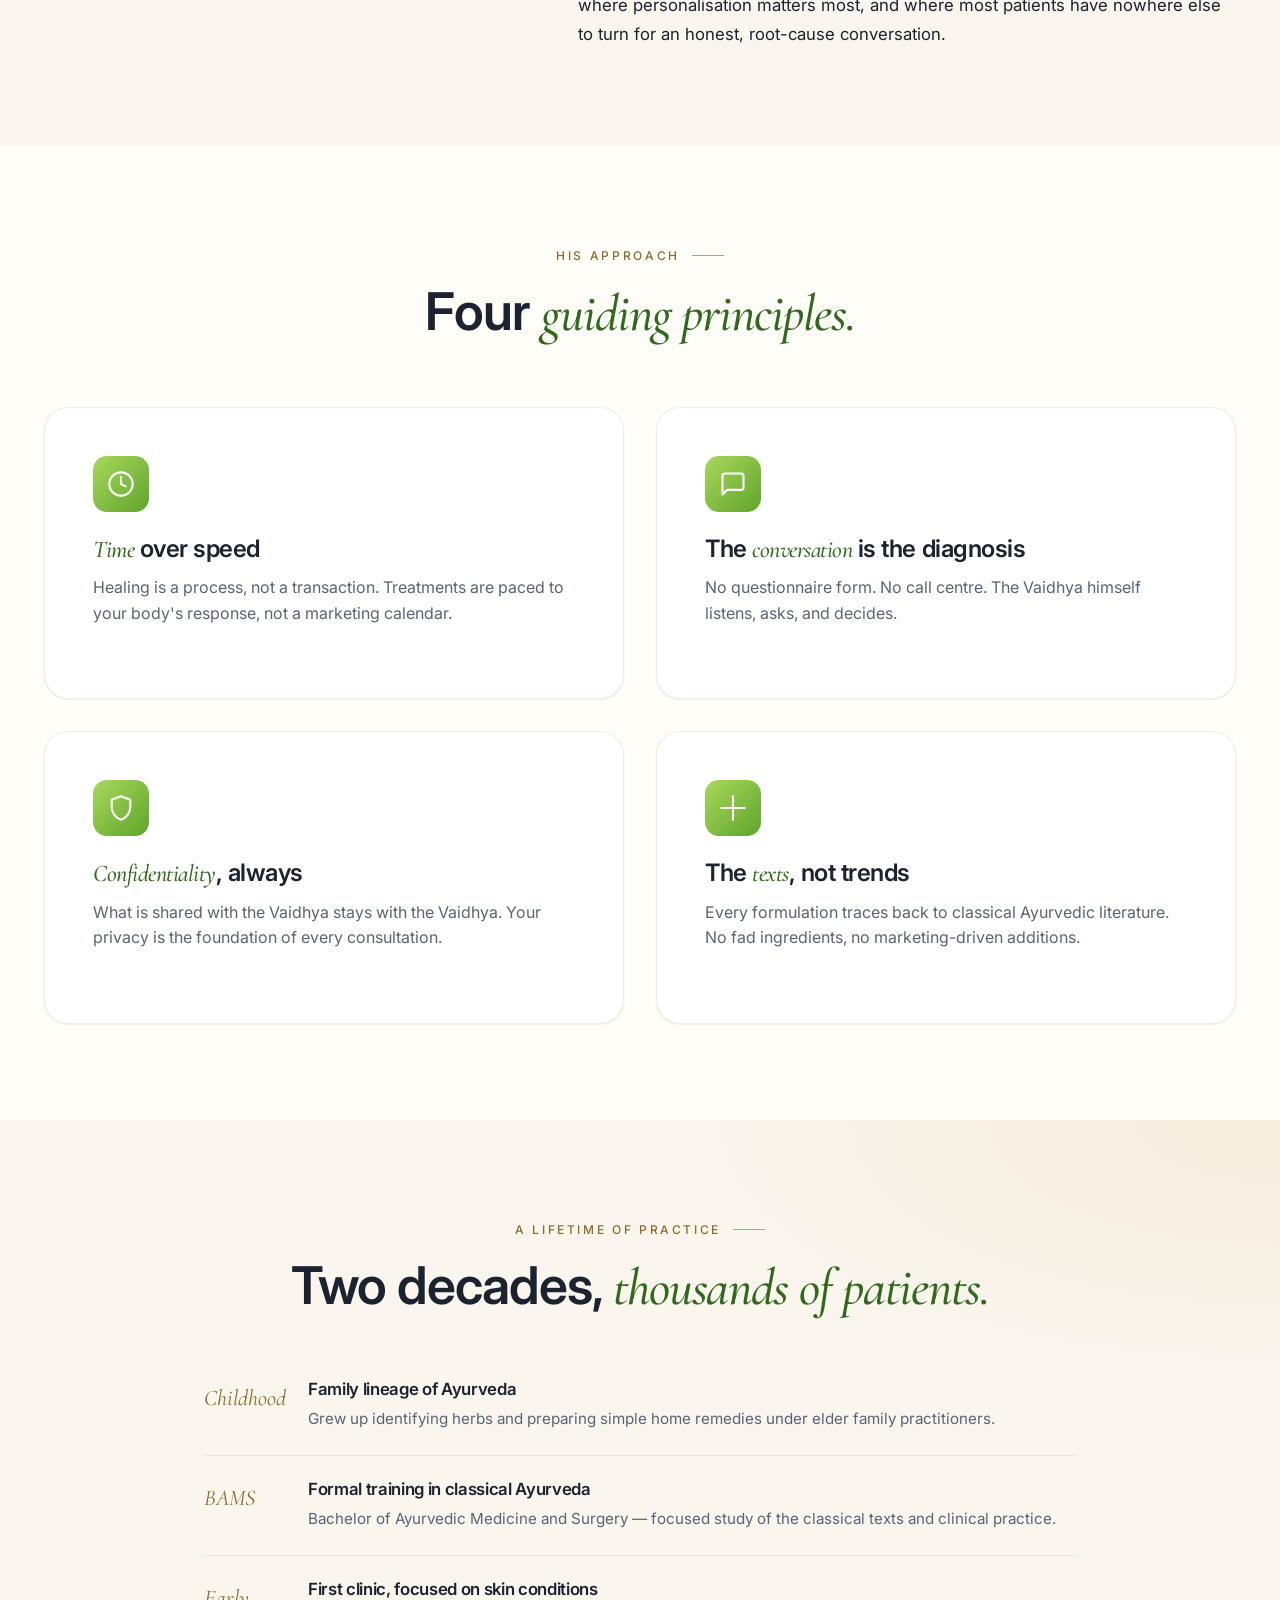
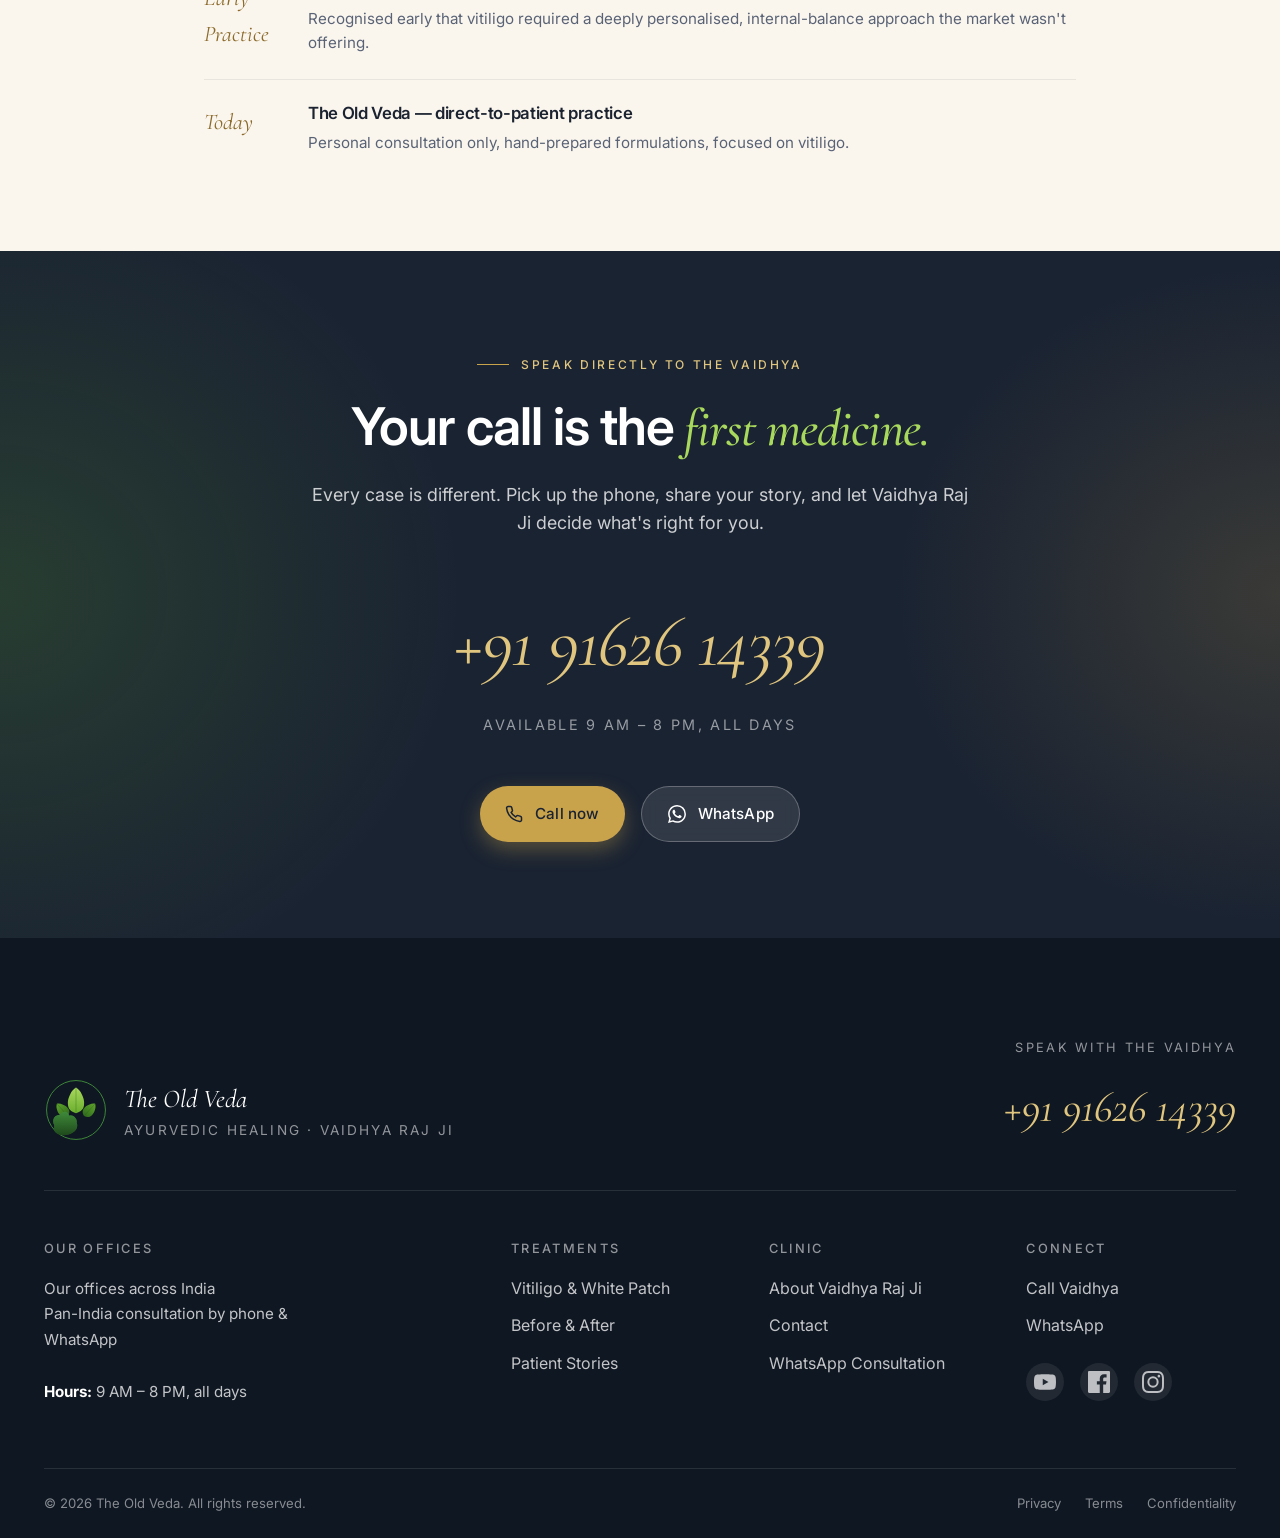
==== commit 420a6476: "Refocus site on vitiligo only; add socials, GT i18n, new imagery This drops the sexual-health practi" ====
--- a/about.html
+++ b/about.html
@@ -4,7 +4,7 @@
 <meta charset="UTF-8">
 <meta name="viewport" content="width=device-width, initial-scale=1.0, viewport-fit=cover">
 <title>About Vaidhya Raj Ji — The Old Veda</title>
-<meta name="description" content="Meet Vaidhya Raj Ji — over 20 years of classical Ayurvedic practice, treating vitiligo and sexual health using traditional Vedic methods.">
+<meta name="description" content="Meet Vaidhya Raj Ji — over 20 years of classical Ayurvedic practice, treating vitiligo using traditional Vedic methods.">
 <link rel="preconnect" href="https://fonts.googleapis.com">
 <link rel="preconnect" href="https://fonts.gstatic.com" crossorigin>
 <link href="https://fonts.googleapis.com/css2?family=Inter:wght@300;400;500;600;700&family=Cormorant+Garamond:ital,wght@0,400;0,500;0,600;1,400;1,500;1,600&display=swap" rel="stylesheet">
@@ -23,7 +23,6 @@
       <a href="index.html" data-i18n="nav.home">Home</a>
       <a href="about.html" data-i18n="nav.about">About</a>
       <a href="vitiligo.html" data-i18n="nav.vitiligo">Vitiligo Treatment</a>
-      <a href="sexual-health.html" data-i18n="nav.sexualHealth">Sexual Health</a>
       <a href="results.html" data-i18n="nav.results">Results</a>
       <a href="testimonials.html" data-i18n="nav.testimonials">Testimonials</a>
       <a href="contact.html" data-i18n="nav.contact">Contact</a>
@@ -36,7 +35,7 @@
       </button>
       <ul class="lang-menu" role="listbox"></ul>
     </div>
-    <a href="tel:+919006330338" class="btn btn-primary header-cta-desktop">
+    <a href="tel:+919162614339" class="btn btn-primary header-cta-desktop">
       <svg viewBox="0 0 24 24" fill="none" stroke="currentColor" stroke-width="2" stroke-linecap="round" stroke-linejoin="round"><path d="M22 16.92v3a2 2 0 0 1-2.18 2 19.79 19.79 0 0 1-8.63-3.07 19.5 19.5 0 0 1-6-6 19.79 19.79 0 0 1-3.07-8.67A2 2 0 0 1 4.11 2h3a2 2 0 0 1 2 1.72 12.84 12.84 0 0 0 .7 2.81 2 2 0 0 1-.45 2.11L8.09 9.91a16 16 0 0 0 6 6l1.27-1.27a2 2 0 0 1 2.11-.45 12.84 12.84 0 0 0 2.81.7A2 2 0 0 1 22 16.92z"/></svg>
       <span data-i18n="header.callDoctor">Call Vaidhya Raj Ji</span>
     </a>
@@ -58,7 +57,7 @@
   <div class="container">
     <div class="about-bio__grid">
       <div class="about-bio__photo reveal has-photo" aria-hidden="true">
-        <img src="https://picsum.photos/seed/oldveda-herbs/800/1000" class="photo-fill" alt="">
+        <img src="assets/images/scenes/clinic-interior.jpg" class="photo-fill" alt="" loading="lazy">
       </div>
       <div class="reveal">
         <span class="eyebrow">His Story</span>
@@ -70,7 +69,7 @@
           <p>Modern Ayurveda has, for many practitioners, become indistinguishable from over-the-counter wellness. Capsules on shelves, bottles with year-long shelf lives, the same formula sold to thousands. The classical texts — the <em>Charaka Samhita</em>, the <em>Sushruta Samhita</em> — never imagined this.</p>
           <p>The Old Veda is a return to that original method. Small batches. Personal consultation. Medicine that exists for one person at a time.</p>
           <h3>What he treats</h3>
-          <p>Vaidhya Raj Ji's clinical focus is on two areas where personalisation matters most: <em>vitiligo</em> (white patches on the skin), and <em>private sexual health</em> concerns where most patients have nowhere else to turn for an honest, judgement-free conversation.</p>
+          <p>Vaidhya Raj Ji's clinical focus is <em>vitiligo</em> (white patches on the skin) — a condition where personalisation matters most, and where most patients have nowhere else to turn for an honest, root-cause conversation.</p>
         </div>
       </div>
     </div>
@@ -97,7 +96,7 @@
       <article class="card reveal">
         <div class="card__icon"><svg viewBox="0 0 24 24" fill="none" stroke="currentColor" stroke-width="1.8" stroke-linecap="round" stroke-linejoin="round"><path d="M12 2L4 5v6c0 5 3.5 9.5 8 11 4.5-1.5 8-6 8-11V5l-8-3z"/></svg></div>
         <h3 class="h-3"><em>Confidentiality</em>, always</h3>
-        <p>What is shared with the Vaidhya stays with the Vaidhya. Especially for sexual health — your privacy is the foundation.</p>
+        <p>What is shared with the Vaidhya stays with the Vaidhya. Your privacy is the foundation of every consultation.</p>
       </article>
       <article class="card reveal">
         <div class="card__icon"><svg viewBox="0 0 24 24" fill="none" stroke="currentColor" stroke-width="1.8" stroke-linecap="round" stroke-linejoin="round"><path d="M12 2v20M2 12h20"/></svg></div>
@@ -141,7 +140,7 @@
           <div class="timeline__year">Today</div>
           <div class="timeline__content">
             <h4>The Old Veda — direct-to-patient practice</h4>
-            <p>Personal consultation only, hand-prepared formulations, focused on vitiligo and confidential sexual health concerns.</p>
+            <p>Personal consultation only, hand-prepared formulations, focused on vitiligo.</p>
           </div>
         </div>
       </div>
@@ -154,14 +153,14 @@
     <span class="eyebrow" style="color: var(--c-gold-soft); justify-content:center;">Speak Directly to the Vaidhya</span>
     <h2 class="h-1" style="margin-top: 1.5rem;">Your call is the <em>first medicine.</em></h2>
     <p class="lede" style="color: rgba(255,255,255,0.78);">Every case is different. Pick up the phone, share your story, and let Vaidhya Raj Ji decide what's right for you.</p>
-    <a href="tel:+919006330338" class="cta-band__phone">+91 90063 30338</a>
+    <a href="tel:+919162614339" class="cta-band__phone">+91 91626 14339</a>
     <span class="cta-band__sub">Available 9 AM – 8 PM, all days</span>
     <div class="cta-band__buttons">
-      <a href="tel:+919006330338" class="btn btn-gold">
+      <a href="tel:+919162614339" class="btn btn-gold">
         <svg viewBox="0 0 24 24" fill="none" stroke="currentColor" stroke-width="2" stroke-linecap="round" stroke-linejoin="round"><path d="M22 16.92v3a2 2 0 0 1-2.18 2 19.79 19.79 0 0 1-8.63-3.07 19.5 19.5 0 0 1-6-6 19.79 19.79 0 0 1-3.07-8.67A2 2 0 0 1 4.11 2h3a2 2 0 0 1 2 1.72 12.84 12.84 0 0 0 .7 2.81 2 2 0 0 1-.45 2.11L8.09 9.91a16 16 0 0 0 6 6l1.27-1.27a2 2 0 0 1 2.11-.45 12.84 12.84 0 0 0 2.81.7A2 2 0 0 1 22 16.92z"/></svg>
         Call now
       </a>
-      <a href="https://wa.me/919006330338" target="_blank" rel="noopener" class="btn btn-light">
+      <a href="https://wa.me/919162614339" target="_blank" rel="noopener" class="btn btn-light">
         <svg viewBox="0 0 24 24" fill="currentColor"><path d="M17.472 14.382c-.297-.149-1.758-.867-2.03-.967-.273-.099-.471-.148-.67.15-.197.297-.767.966-.94 1.164-.173.199-.347.223-.644.075-.297-.15-1.255-.463-2.39-1.475-.883-.788-1.48-1.761-1.653-2.059-.173-.297-.018-.458.13-.606.134-.133.298-.347.446-.52.149-.174.198-.298.298-.497.099-.198.05-.371-.025-.52-.075-.149-.669-1.612-.916-2.207-.242-.579-.487-.5-.669-.51l-.57-.01c-.198 0-.52.074-.792.372s-1.04 1.016-1.04 2.479 1.065 2.876 1.213 3.074c.149.198 2.096 3.2 5.077 4.487.709.306 1.262.489 1.694.625.712.227 1.36.195 1.871.118.571-.085 1.758-.719 2.006-1.413.248-.694.248-1.289.173-1.413-.074-.124-.272-.198-.57-.347m-5.421 7.403h-.004a9.87 9.87 0 0 1-5.031-1.378l-.361-.214-3.741.982.998-3.648-.235-.374a9.86 9.86 0 0 1-1.51-5.26c.001-5.45 4.436-9.884 9.888-9.884 2.64 0 5.122 1.03 6.988 2.898a9.825 9.825 0 0 1 2.893 6.994c-.003 5.45-4.437 9.884-9.885 9.884m8.413-18.297A11.815 11.815 0 0 0 12.05 0C5.495 0 .16 5.335.157 11.892c0 2.096.547 4.142 1.588 5.945L.057 24l6.305-1.654a11.882 11.882 0 0 0 5.683 1.448h.005c6.554 0 11.89-5.335 11.893-11.893a11.821 11.821 0 0 0-3.48-8.413"/></svg>
         WhatsApp
       </a>
@@ -183,7 +182,7 @@
       </div>
       <div class="site-footer__phone-block">
         <span class="site-footer__phone-label">Speak with the Vaidhya</span>
-        <a href="tel:+919006330338" class="site-footer__phone">+91 90063 30338</a>
+        <a href="tel:+919162614339" class="site-footer__phone">+91 91626 14339</a>
       </div>
     </div>
     <div class="site-footer__cols">
@@ -195,7 +194,6 @@
         <h5>Treatments</h5>
         <ul>
           <li><a href="vitiligo.html">Vitiligo &amp; White Patch</a></li>
-          <li><a href="sexual-health.html">Sexual Health</a></li>
           <li><a href="results.html">Before &amp; After</a></li>
           <li><a href="testimonials.html">Patient Stories</a></li>
         </ul>
@@ -205,15 +203,25 @@
         <ul>
           <li><a href="about.html">About Vaidhya Raj Ji</a></li>
           <li><a href="contact.html">Contact</a></li>
-          <li><a href="https://wa.me/919006330338">WhatsApp Consultation</a></li>
+          <li><a href="https://wa.me/919162614339">WhatsApp Consultation</a></li>
         </ul>
       </div>
       <div>
         <h5>Connect</h5>
         <ul>
-          <li><a href="tel:+919006330338">Call Vaidhya</a></li>
-          <li><a href="https://wa.me/919006330338">WhatsApp</a></li>
+          <li><a href="tel:+919162614339">Call Vaidhya</a></li>
+          <li><a href="https://wa.me/919162614339">WhatsApp</a></li>
         </ul>
+        <ul class="site-footer__social" aria-label="Social media">
+          <li><a href="https://youtube.com/shorts/igDhGKVQsH4?si=Vp679j_07VCG8ccu" target="_blank" rel="noopener" aria-label="YouTube">
+            <svg viewBox="0 0 24 24" fill="currentColor" width="22" height="22"><path d="M23.498 6.186a2.997 2.997 0 0 0-2.11-2.117C19.566 3.5 12 3.5 12 3.5s-7.566 0-9.388.569A2.997 2.997 0 0 0 .502 6.186C0 8.01 0 12 0 12s0 3.99.502 5.814a2.997 2.997 0 0 0 2.11 2.117C4.434 20.5 12 20.5 12 20.5s7.566 0 9.388-.569a2.997 2.997 0 0 0 2.11-2.117C24 15.99 24 12 24 12s0-3.99-.502-5.814zM9.546 15.568V8.432L15.818 12l-6.272 3.568z"/></svg>
+          </a></li>
+          <li><a href="https://www.facebook.com/share/1Frb1HCTSL/" target="_blank" rel="noopener" aria-label="Facebook">
+            <svg viewBox="0 0 24 24" fill="currentColor" width="22" height="22"><path d="M22.675 0H1.325C.593 0 0 .593 0 1.325v21.351C0 23.407.593 24 1.325 24H12.82V14.706h-3.13v-3.622h3.13V8.413c0-3.1 1.893-4.788 4.659-4.788 1.325 0 2.464.099 2.795.143v3.24l-1.918.001c-1.504 0-1.795.715-1.795 1.763v2.313h3.587l-.467 3.622h-3.12V24h6.116c.73 0 1.323-.593 1.323-1.325V1.325C24 .593 23.407 0 22.675 0z"/></svg>
+          </a></li>
+          <li><a href="https://www.instagram.com/theoldveda?igsh=MTI1OGV3b2M5b3lvYg%3D%3D&utm_source=qr" target="_blank" rel="noopener" aria-label="Instagram">
+            <svg viewBox="0 0 24 24" fill="currentColor" width="22" height="22"><path d="M12 2.163c3.204 0 3.584.012 4.85.07 3.252.148 4.771 1.691 4.919 4.919.058 1.265.069 1.645.069 4.849 0 3.205-.012 3.584-.069 4.849-.149 3.225-1.664 4.771-4.919 4.919-1.266.058-1.644.07-4.85.07-3.204 0-3.584-.012-4.849-.07-3.26-.149-4.771-1.699-4.919-4.92-.058-1.265-.07-1.644-.07-4.849 0-3.204.013-3.583.07-4.849.149-3.227 1.664-4.771 4.919-4.919 1.266-.057 1.645-.069 4.849-.069zm0-2.163C8.741 0 8.333.014 7.053.072 2.695.272.273 2.69.073 7.052.014 8.333 0 8.741 0 12c0 3.259.014 3.668.072 4.948.2 4.358 2.618 6.78 6.98 6.98C8.333 23.986 8.741 24 12 24c3.259 0 3.668-.014 4.948-.072 4.354-.2 6.782-2.618 6.979-6.98.059-1.28.073-1.689.073-4.948 0-3.259-.014-3.667-.072-4.947-.196-4.354-2.617-6.78-6.979-6.98C15.668.014 15.259 0 12 0zm0 5.838a6.162 6.162 0 1 0 0 12.324 6.162 6.162 0 0 0 0-12.324zM12 16a4 4 0 1 1 0-8 4 4 0 0 1 0 8zm6.406-11.845a1.44 1.44 0 1 0 0 2.881 1.44 1.44 0 0 0 0-2.881z"/></svg>
+          </a></li>
       </div>
     </div>
     <div class="site-footer__bottom">
@@ -228,10 +236,10 @@
 </footer>
 
 <div class="sticky-cta">
-  <a href="https://wa.me/919006330338" class="whatsapp" aria-label="WhatsApp" target="_blank" rel="noopener">
+  <a href="https://wa.me/919162614339" class="whatsapp" aria-label="WhatsApp" target="_blank" rel="noopener">
     <svg viewBox="0 0 24 24" fill="currentColor"><path d="M17.472 14.382c-.297-.149-1.758-.867-2.03-.967-.273-.099-.471-.148-.67.15-.197.297-.767.966-.94 1.164-.173.199-.347.223-.644.075-.297-.15-1.255-.463-2.39-1.475-.883-.788-1.48-1.761-1.653-2.059-.173-.297-.018-.458.13-.606.134-.133.298-.347.446-.52.149-.174.198-.298.298-.497.099-.198.05-.371-.025-.52-.075-.149-.669-1.612-.916-2.207-.242-.579-.487-.5-.669-.51l-.57-.01c-.198 0-.52.074-.792.372s-1.04 1.016-1.04 2.479 1.065 2.876 1.213 3.074c.149.198 2.096 3.2 5.077 4.487.709.306 1.262.489 1.694.625.712.227 1.36.195 1.871.118.571-.085 1.758-.719 2.006-1.413.248-.694.248-1.289.173-1.413-.074-.124-.272-.198-.57-.347m-5.421 7.403h-.004a9.87 9.87 0 0 1-5.031-1.378l-.361-.214-3.741.982.998-3.648-.235-.374a9.86 9.86 0 0 1-1.51-5.26c.001-5.45 4.436-9.884 9.888-9.884 2.64 0 5.122 1.03 6.988 2.898a9.825 9.825 0 0 1 2.893 6.994c-.003 5.45-4.437 9.884-9.885 9.884m8.413-18.297A11.815 11.815 0 0 0 12.05 0C5.495 0 .16 5.335.157 11.892c0 2.096.547 4.142 1.588 5.945L.057 24l6.305-1.654a11.882 11.882 0 0 0 5.683 1.448h.005c6.554 0 11.89-5.335 11.893-11.893a11.821 11.821 0 0 0-3.48-8.413"/></svg>
   </a>
-  <a href="tel:+919006330338" class="call" aria-label="Call">
+  <a href="tel:+919162614339" class="call" aria-label="Call">
     <svg viewBox="0 0 24 24" fill="none" stroke="currentColor" stroke-width="2" stroke-linecap="round" stroke-linejoin="round"><path d="M22 16.92v3a2 2 0 0 1-2.18 2 19.79 19.79 0 0 1-8.63-3.07 19.5 19.5 0 0 1-6-6 19.79 19.79 0 0 1-3.07-8.67A2 2 0 0 1 4.11 2h3a2 2 0 0 1 2 1.72 12.84 12.84 0 0 0 .7 2.81 2 2 0 0 1-.45 2.11L8.09 9.91a16 16 0 0 0 6 6l1.27-1.27a2 2 0 0 1 2.11-.45 12.84 12.84 0 0 0 2.81.7A2 2 0 0 1 22 16.92z"/></svg>
   </a>
 </div>
--- a/css/styles.css
+++ b/css/styles.css
@@ -784,6 +784,28 @@
 .site-footer ul { list-style: none; margin: 0; padding: 0; display: grid; gap: var(--sp-3); }
 .site-footer a:hover { color: var(--c-white); }
 .site-footer__address { font-size: 0.95rem; line-height: 1.7; max-width: 26ch; }
+.site-footer__social {
+  display: flex !important;
+  grid-template-columns: none !important;
+  flex-direction: row;
+  gap: var(--sp-4) !important;
+  margin-top: var(--sp-5) !important;
+}
+.site-footer__social li { display: inline-flex; }
+.site-footer__social a {
+  display: inline-flex; align-items: center; justify-content: center;
+  width: 38px; height: 38px;
+  border-radius: 50%;
+  background: rgba(255,255,255,0.08);
+  color: rgba(255,255,255,0.7);
+  transition: background 0.2s ease, color 0.2s ease, transform 0.2s ease;
+}
+.site-footer__social a:hover {
+  background: var(--c-gold-soft, rgba(201,162,76,0.85));
+  color: var(--c-navy, #1a2c40);
+  transform: translateY(-2px);
+}
+.site-footer__social svg { display: block; }
 .site-footer__bottom {
   padding: var(--sp-5) 0;
   border-top: 1px solid rgba(255,255,255,0.1);
@@ -1581,3 +1603,34 @@
   .section-head .eyebrow::after { width: 20px; }
 }
 
+/* ==========================================================================
+   Google Translate widget — hide every visible artefact it injects so the
+   custom language switcher remains the only UI. Without these rules Google
+   inserts a banner at the top, pushes the whole document down, and shows
+   tooltips on every translated word.
+   ========================================================================== */
+.goog-te-banner-frame.skiptranslate,
+.goog-te-banner-frame,
+.goog-te-gadget-icon,
+.goog-logo-link,
+.goog-te-gadget,
+.goog-te-balloon-frame,
+#goog-gt-tt,
+.goog-tooltip,
+.goog-tooltip:hover {
+  display: none !important;
+}
+body.translated-rtl,
+body.translated-ltr,
+body {
+  top: 0 !important;
+}
+.skiptranslate iframe { display: none !important; }
+.goog-text-highlight {
+  background-color: transparent !important;
+  box-shadow: none !important;
+  position: static !important;
+}
+#google_translate_element { display: none !important; }
+font[style] { background: transparent !important; box-shadow: none !important; }
+
